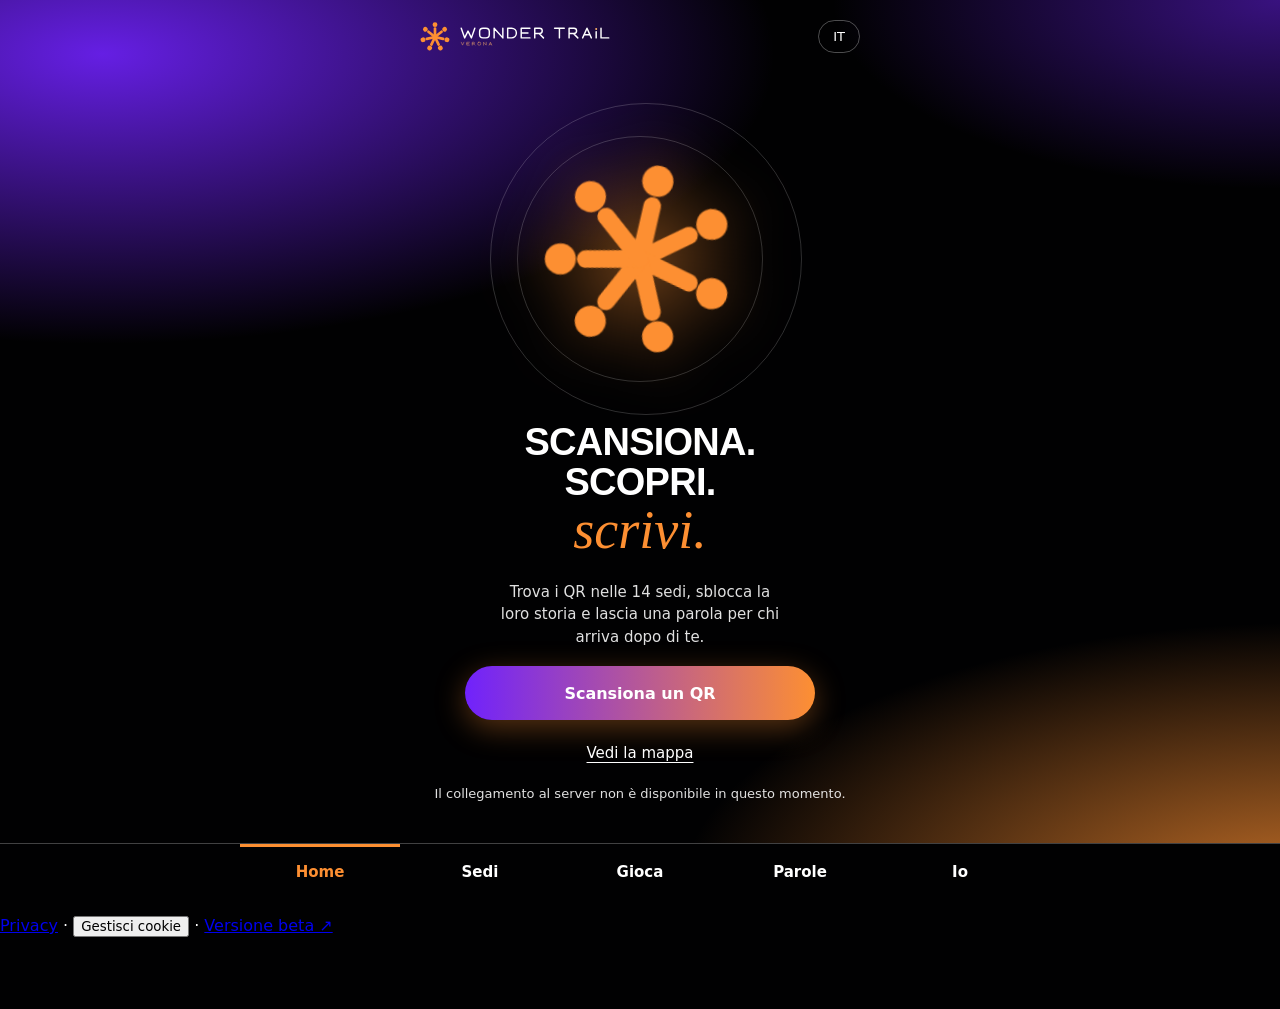
==== index.html @ e0a85fa4 "Add files via upload" ====
<!doctype html>
<html lang="it">
<head>
<meta charset="utf-8">
<meta name="viewport" content="width=device-width, initial-scale=1">
<meta name="theme-color" content="#010102">
<title>Verona Wonder Trail</title>
<link rel="icon" href="logo/favicon.svg" type="image/svg+xml">
<link rel="icon" href="logo/favicon-32.png" sizes="32x32" type="image/png">
<link rel="apple-touch-icon" href="logo/apple-touch-icon.png">
<meta name="description" content="Scansiona i QR nelle sedi dell'Università di Verona, sblocca la loro storia e scrivi agli altri poli.">
<link rel="stylesheet" href="fonts.css">
<link rel="stylesheet" href="vendor/leaflet/leaflet.css">
<link rel="stylesheet" href="style.css">
<link rel="stylesheet" href="consent.css">
</head>
<body data-view="top">
<main class="screen" id="top">

<header class="top">
<span class="brand"><svg class="brand-sym" viewBox="0 0 100 100" aria-hidden="true"><g stroke="#FD8F32" stroke-width="9" stroke-linecap="round"><line x1="50" y1="50" x2="50" y2="22" transform="rotate(0 50 50)"/><circle cx="50" cy="9" r="8" stroke="none" fill="#FD8F32" transform="rotate(0 50 50)"/><line x1="50" y1="50" x2="50" y2="22" transform="rotate(51.42857142857143 50 50)"/><circle cx="50" cy="9" r="8" stroke="none" fill="#FD8F32" transform="rotate(51.42857142857143 50 50)"/><line x1="50" y1="50" x2="50" y2="22" transform="rotate(102.85714285714286 50 50)"/><circle cx="50" cy="9" r="8" stroke="none" fill="#FD8F32" transform="rotate(102.85714285714286 50 50)"/><line x1="50" y1="50" x2="50" y2="22" transform="rotate(154.28571428571428 50 50)"/><circle cx="50" cy="9" r="8" stroke="none" fill="#FD8F32" transform="rotate(154.28571428571428 50 50)"/><line x1="50" y1="50" x2="50" y2="22" transform="rotate(205.71428571428572 50 50)"/><circle cx="50" cy="9" r="8" stroke="none" fill="#FD8F32" transform="rotate(205.71428571428572 50 50)"/><line x1="50" y1="50" x2="50" y2="22" transform="rotate(257.14285714285717 50 50)"/><circle cx="50" cy="9" r="8" stroke="none" fill="#FD8F32" transform="rotate(257.14285714285717 50 50)"/><line x1="50" y1="50" x2="50" y2="22" transform="rotate(308.57142857142856 50 50)"/><circle cx="50" cy="9" r="8" stroke="none" fill="#FD8F32" transform="rotate(308.57142857142856 50 50)"/></g></svg><svg class="brand-txt" role="img" aria-label="Verona Wonder Trail" xmlns="http://www.w3.org/2000/svg" viewBox="-5 -5 620 82"><g transform="translate(0,0)"><g fill="none" stroke="#fff" stroke-width="6" stroke-linecap="round" stroke-linejoin="round"><g transform="translate(0,0)"><path d="M0 0L14 40L28 12L42 40L56 0"/></g><g transform="translate(76,0)"><path d="M14 0H26A14 14 0 0 1 40 14V26A14 14 0 0 1 26 40H14A14 14 0 0 1 0 26V14A14 14 0 0 1 14 0Z"/></g><g transform="translate(136,0)"><path d="M0 40V0L36 40V0"/></g><g transform="translate(192,0)"><path d="M0 0H16A20 20 0 0 1 16 40H0Z"/></g><g transform="translate(248,0)"><path d="M36 0H0V40H36M0 20H28"/></g><g transform="translate(304,0)"><path d="M0 40V0H20A11 11 0 0 1 20 22H0M18 22L36 40"/></g><g transform="translate(386,0)"><path d="M0 0H40M20 0V40"/></g><g transform="translate(446,0)"><path d="M0 40V0H20A11 11 0 0 1 20 22H0M18 22L36 40"/></g><g transform="translate(502,0)"><path d="M0 40L18 0L36 40M8 27H28"/></g><g transform="translate(558,0)"><path d="M0 15V40"/><circle cx="0" cy="3" r="4.2" fill="#FFB36B" stroke="none"/></g><g transform="translate(578,0)"><path d="M0 0V40H32"/></g></g><g transform="translate(0,58) scale(.3)"><g fill="none" stroke="#FFB36B" stroke-width="6" stroke-linecap="round" stroke-linejoin="round"><g transform="translate(0,0)"><path d="M0 0L18 40L36 0"/></g><g transform="translate(76,0)"><path d="M36 0H0V40H36M0 20H28"/></g><g transform="translate(152,0)"><path d="M0 40V0H20A11 11 0 0 1 20 22H0M18 22L36 40"/></g><g transform="translate(228,0)"><path d="M14 0H26A14 14 0 0 1 40 14V26A14 14 0 0 1 26 40H14A14 14 0 0 1 0 26V14A14 14 0 0 1 14 0Z"/></g><g transform="translate(308,0)"><path d="M0 40V0L36 40V0"/></g><g transform="translate(384,0)"><path d="M0 40L18 0L36 40M8 27H28"/></g></g></g></g></svg></span>
<span class="lang" id="who">IT</span>
</header>

<section class="hero">

<div class="stage" aria-hidden="true" id="stage">
<div class="halo h1"></div>
<div class="halo h2"></div>
<div class="aura" id="aura"><svg class="aura-sym" viewBox="0 0 100 100" aria-hidden="true"><g stroke="#FD8F32" stroke-width="9" stroke-linecap="round"><line x1="50" y1="50" x2="50" y2="22" transform="rotate(0 50 50)"/><circle cx="50" cy="9" r="8" stroke="none" fill="#FD8F32" transform="rotate(0 50 50)"/><line x1="50" y1="50" x2="50" y2="22" transform="rotate(51.42857142857143 50 50)"/><circle cx="50" cy="9" r="8" stroke="none" fill="#FD8F32" transform="rotate(51.42857142857143 50 50)"/><line x1="50" y1="50" x2="50" y2="22" transform="rotate(102.85714285714286 50 50)"/><circle cx="50" cy="9" r="8" stroke="none" fill="#FD8F32" transform="rotate(102.85714285714286 50 50)"/><line x1="50" y1="50" x2="50" y2="22" transform="rotate(154.28571428571428 50 50)"/><circle cx="50" cy="9" r="8" stroke="none" fill="#FD8F32" transform="rotate(154.28571428571428 50 50)"/><line x1="50" y1="50" x2="50" y2="22" transform="rotate(205.71428571428572 50 50)"/><circle cx="50" cy="9" r="8" stroke="none" fill="#FD8F32" transform="rotate(205.71428571428572 50 50)"/><line x1="50" y1="50" x2="50" y2="22" transform="rotate(257.14285714285717 50 50)"/><circle cx="50" cy="9" r="8" stroke="none" fill="#FD8F32" transform="rotate(257.14285714285717 50 50)"/><line x1="50" y1="50" x2="50" y2="22" transform="rotate(308.57142857142856 50 50)"/><circle cx="50" cy="9" r="8" stroke="none" fill="#FD8F32" transform="rotate(308.57142857142856 50 50)"/></g></svg></div>
</div>

<h1 class="title">
<span class="letters" aria-label="Scansiona."><span aria-hidden="true" style="--i:0">S</span><span aria-hidden="true" style="--i:1">C</span><span aria-hidden="true" style="--i:2">A</span><span aria-hidden="true" style="--i:3">N</span><span aria-hidden="true" style="--i:4">S</span><span aria-hidden="true" style="--i:5">I</span><span aria-hidden="true" style="--i:6">O</span><span aria-hidden="true" style="--i:7">N</span><span aria-hidden="true" style="--i:8">A</span><span aria-hidden="true" style="--i:9">.</span></span>
<span class="letters" aria-label="Scopri."><span aria-hidden="true" style="--i:10">S</span><span aria-hidden="true" style="--i:11">C</span><span aria-hidden="true" style="--i:12">O</span><span aria-hidden="true" style="--i:13">P</span><span aria-hidden="true" style="--i:14">R</span><span aria-hidden="true" style="--i:15">I</span><span aria-hidden="true" style="--i:16">.</span></span>
<span class="script"><span>scrivi.</span></span>
</h1>

<p class="lead">Trova i QR nelle 14 sedi, sblocca la loro storia e lascia una parola per chi arriva dopo di te.</p>
<button class="cta" id="cta" type="button">Scansiona un QR</button>
<a class="ghost" href="#mappa">Vedi la mappa</a>
<p class="note" id="note" role="status"></p>
<form class="nick" id="nick-form" hidden>
<label class="sr" for="nick">Nickname</label>
<input id="nick" name="nick" type="text" minlength="2" maxlength="20" required autocomplete="off" placeholder="Scegli un nickname">
<button type="submit">Conferma</button>
</form>
<p class="progress" id="progress"></p>

</section>

</main>

<section class="mapsec" id="mappa" aria-labelledby="mappa-t">
<h2 id="mappa-t">Le sedi</h2>
<p class="mapsub">Tocca un punto. Quelli gialli li hai sbloccati.</p>
<div id="map" class="map" role="region" aria-label="Mappa delle sedi"></div>
<div id="sede-panel" class="panel" hidden tabindex="-1">
<h3 id="sp-nome"></h3>
<p class="sp-state" id="sp-state"></p>
<div id="sp-body"></div>
</div>
<div class="tabs" id="tabs" role="tablist" aria-label="Categoria" hidden>
<button type="button" role="tab" id="tab-flora" aria-selected="true">Flora</button>
<button type="button" role="tab" id="tab-fauna" aria-selected="false">Fauna</button>
</div>
<ul class="sedi-list" id="sedi-list"></ul>
</section>

<section class="gioca" id="gioca" aria-labelledby="gioca-t">
<h2 id="gioca-t">Gioca</h2>
<p class="mapsub">Un quiz al giorno e una sfida con la raccolta differenziata.</p>
<div id="gioca-view"></div>
</section>

<section class="parole" id="parole" aria-labelledby="parole-t">
<h2 id="parole-t">Parole</h2>
<p class="mapsub">Lascia una nota agli altri poli e ricevine una in cambio.</p>
<div id="parole-view"></div>
</section>

<section class="io" id="io" aria-labelledby="io-t">
<h2 id="io-t">Io</h2>
<p class="mapsub">Il tuo percorso: sedi, note e cuori.</p>
<div id="io-view"></div>
</section>

<p class="legal"><a href="privacy.html">Privacy</a> · <button type="button" id="open-consent">Gestisci cookie</button> · <a href="https://verona-wild-wonder-trail.lovable.app/" target="_blank" rel="noopener">Versione beta ↗</a></p>
<nav class="dock" aria-label="Sezioni del sito">
<a href="#top">Home</a>
<a href="#mappa">Sedi</a>
<a href="#gioca">Gioca</a>
<a href="#parole">Parole</a>
<a href="#io">Io</a>
</nav>

<script>
(function () {
  var IDS = ['top', 'mappa', 'gioca', 'parole', 'io'];
  var links = document.querySelectorAll('.dock a');
  function show(id) {
    if (IDS.indexOf(id) < 0) id = 'top';
    document.body.setAttribute('data-view', id);
    for (var i = 0; i < links.length; i++) {
      if (links[i].getAttribute('href') === '#' + id) links[i].setAttribute('aria-current', 'page');
      else links[i].removeAttribute('aria-current');
    }
    window.scrollTo(0, 0);
    document.dispatchEvent(new CustomEvent('wt:view', { detail: id }));
    if (id === 'mappa') setTimeout(function () { window.dispatchEvent(new Event('resize')); }, 60);
  }
  window.WT_VIEW = show;
  document.addEventListener('click', function (e) {
    var a = e.target.closest ? e.target.closest('a[href^="#"]') : null;
    if (!a) return;
    var id = a.getAttribute('href').slice(1);
    if (IDS.indexOf(id) < 0) return;
    e.preventDefault();
    show(id);
    try { history.replaceState(null, '', '#' + id); } catch (err) {}
  });
  window.addEventListener('hashchange', function () { show(location.hash.slice(1)); });
  show(location.hash.slice(1));
})();
</script>
<script src="vendor/leaflet/leaflet.js"></script>
<div class="scan" id="scan" hidden role="dialog" aria-modal="true" aria-label="Scansiona il QR di una sede">
<video id="scan-video" playsinline muted></video>
<div class="scan-frame" aria-hidden="true"></div>
<p class="scan-msg" id="scan-msg" role="status">Inquadra il QR della sede</p>
<button type="button" class="scan-close" id="scan-close">Annulla</button>
</div>
<canvas id="scan-canvas" hidden></canvas>

<script src="vendor/jsQR.js"></script>
<script src="vendor/supabase.js"></script>
<script src="config.js"></script>
<script src="consent.js"></script>
<script src="sblocco.js" defer></script>
<script src="app.js" defer></script>
<script src="rifiuti.js" defer></script>
<script src="gioca.js" defer></script>
<script src="carte.js" defer></script>
<script src="parole.js" defer></script>
<script src="io.js" defer></script>
<script>
(function(){
var a=document.getElementById('aura'),st=document.getElementById('stage');
if(!a)return;
var calm=window.matchMedia&&matchMedia('(prefers-reduced-motion:reduce)').matches;
var sp=document.createElement('div');sp.className='spot';document.body.appendChild(sp);
var pu=0,tx=0,ty=0,x=0,y=0,spin=0,sv=0,mx=innerWidth/2,my=innerHeight/3,sx=mx,sy=my,on=0;
function set(cx,cy){if(on){sv=Math.min(sv+Math.hypot(cx-mx,cy-my)*.05,12)}mx=cx;my=cy;on=1;tx=Math.max(-1,Math.min(1,(cx/innerWidth-.5)*2));ty=Math.max(-1,Math.min(1,(cy/innerHeight-.5)*2))}
addEventListener('pointermove',function(e){set(e.clientX,e.clientY)},{passive:true});
addEventListener('pointerdown',function(e){set(e.clientX,e.clientY)},{passive:true});
addEventListener('touchmove',function(e){var t=e.touches[0];if(t)set(t.clientX,t.clientY)},{passive:true});
addEventListener('touchstart',function(e){var t=e.touches[0];if(t)set(t.clientX,t.clientY)},{passive:true});
addEventListener('deviceorientation',function(e){if(e.gamma==null)return;tx=Math.max(-1,Math.min(1,e.gamma/30));ty=Math.max(-1,Math.min(1,((e.beta||45)-45)/30));mx=innerWidth*(.5+tx*.4);my=innerHeight*(.33+ty*.3);on=1},{passive:true});
st.addEventListener('pointerdown',function(){sv+=14});
(function f(){x+=(tx-x)*.1;y+=(ty-y)*.1;sx+=(mx-sx)*.18;sy+=(my-sy)*.18;sv*=.95;spin+=(calm?.15:.35)+sv;pu+=.03;
a.style.transform='translate('+(x*22)+'px,'+(y*22)+'px) rotate('+(spin+x*14)+'deg) scale('+(1+Math.sin(pu)*.05)+')';
sp.style.transform='translate('+(sx-170)+'px,'+(sy-170)+'px)';sp.style.opacity=on?1:0;
var r=document.documentElement.style;r.setProperty('--px',(x*18)+'%');r.setProperty('--py',(y*14)+'%');
requestAnimationFrame(f)})();
})();
</script>
<script>document.getElementById("open-consent").addEventListener("click",function(){window.WT_CONSENT.open();});</script>
</body>
</html>
---- style.css ----
:root{
  --midnight:#010102;
  --ocean:#7022FC;
  --acid:#FD8F32;
  --soft:#FFB36B;
  --lav:#C9A8FF;
  --px:0%;--py:0%;
  --mesh:radial-gradient(75% 46% at calc(8% + var(--px)) calc(6% + var(--py)),rgba(112,34,252,.9),transparent 70%),radial-gradient(70% 44% at calc(102% - var(--px)) calc(100% - var(--py)),rgba(253,143,50,.78),transparent 70%),radial-gradient(50% 30% at 100% 0%,rgba(112,34,252,.5),transparent 70%);
  --white:#ffffff;
  --ease:cubic-bezier(.2,.8,.2,1);
}
*{box-sizing:border-box}
html,body{margin:0;min-height:100%}
body{
  background:var(--mesh),var(--midnight);
  background-attachment:fixed;
  color:var(--white);
  font-family:'Outfit',system-ui,sans-serif;
  -webkit-font-smoothing:antialiased;
}
button{font-family:inherit}

.screen{
  min-height:100svh;
  max-width:480px;
  margin:0 auto;
  padding:20px;
  display:flex;
  flex-direction:column;
  overflow:hidden;
}
.top{display:flex;align-items:center;justify-content:space-between}
.brand{font-size:13px;font-weight:600;letter-spacing:.14em;text-transform:uppercase}
.lang{border:1px solid rgba(255,255,255,.3);border-radius:999px;padding:8px 14px;font-size:13px;font-weight:500}

.hero{
  flex:1;
  display:flex;
  flex-direction:column;
  align-items:center;
  justify-content:center;
  gap:18px;
  padding-block:16px;
}

/* orbite */
.stage{
  --s:min(350px,92vw);
  position:relative;
  width:var(--s);
  height:var(--s);
  display:grid;
  place-items:center;
}
.ring{
  position:absolute;
  border-radius:50%;
  border:1px solid rgba(255,255,255,.2);
  animation:grow 1s var(--ease) both;
}
.r1{width:calc(var(--s)*.97);height:calc(var(--s)*.97);animation-delay:.2s}
.r2{width:calc(var(--s)*.71);height:calc(var(--s)*.71);animation-delay:.4s}
.r3{width:calc(var(--s)*.49);height:calc(var(--s)*.49);animation-delay:.6s}
.orbit{
  position:absolute;
  border-radius:50%;
  width:var(--d);
  height:var(--d);
}
.o1{--d:calc(var(--s)*.97);animation:spin 26s linear .2s infinite both}
.o2{--d:calc(var(--s)*.71);animation:spinBack 18s linear .4s infinite both}
.o3{--d:calc(var(--s)*.49);animation:spin 11s linear .6s infinite both}
.dot{
  position:absolute;
  left:50%;
  top:50%;
  width:14px;
  height:14px;
  margin:-7px 0 0 -7px;
  border-radius:50%;
  border:2px solid var(--white);
  background:var(--midnight);
  transform:rotate(var(--a)) translateY(calc(var(--d)/-2));
}
.dot.on{background:var(--acid);border-color:var(--acid)}

.core{
  position:relative;
  width:calc(var(--s)*.27);
  height:calc(var(--s)*.27);
  border-radius:50%;
  background:var(--ocean);
  display:grid;
  place-items:center;
  animation:grow .9s var(--ease) .1s both;
}
.core svg{width:46%;height:46%}
.pulse{
  position:absolute;
  width:calc(var(--s)*.27);
  height:calc(var(--s)*.27);
  border-radius:50%;
  border:2px solid var(--ocean);
  animation:ping 2.8s ease-out 1.2s infinite both;
}

/* titolo */
.title{margin:-4px 0 0;display:flex;flex-direction:column;align-items:center;font-weight:400}
.letters{display:flex;overflow:hidden}
.letters span{
  display:inline-block;
  font-family:'Unbounded',sans-serif;
  font-size:clamp(34px,11.5vw,50px);font-weight:700;letter-spacing:-.02em;
  line-height:1.05;
  text-transform:uppercase;
  animation:rise .8s var(--ease) calc(.5s + var(--i)*.07s) both;
}
.script{display:block;overflow:hidden;padding-bottom:6px}
.script span{
  display:block;
  font-family:'Newsreader',Georgia,serif;
  font-style:italic;
  font-weight:500;
  font-size:clamp(40px,13vw,54px);
  line-height:1.1;
  color:var(--acid);
  animation:rise .9s var(--ease) 1.1s both;
}

.lead{
  margin:0;
  max-width:280px;
  text-align:center;
  font-size:15px;
  line-height:1.5;
  color:rgba(255,255,255,.88);
  animation:fadeUp .7s ease-out 1.5s both;
}
.cta{
  width:min(350px,100%);
  height:54px;
  border:0;
  border-radius:999px;
  background:var(--acid);
  color:var(--midnight);
  font-size:16px;
  font-weight:600;
  cursor:pointer;
  animation:fadeUp .7s ease-out 1.7s both;
  transition:transform .15s ease;
}
.cta:active{transform:scale(.98)}
.cta:focus-visible{outline:3px solid var(--white);outline-offset:3px}
.note{
  margin:0;
  min-height:20px;
  font-size:13px;
  color:rgba(255,255,255,.88);
  text-align:center;
}

.sr{position:absolute;width:1px;height:1px;overflow:hidden;clip:rect(0 0 0 0);white-space:nowrap}
.nick{display:flex;gap:8px;width:min(350px,100%)}
.nick[hidden]{display:none}
.nick input{
  flex:1;
  min-width:0;
  height:48px;
  padding:0 16px;
  border:1px solid rgba(255,255,255,.4);
  border-radius:999px;
  background:transparent;
  color:var(--white);
  font:inherit;
  font-size:16px;
}
.nick input::placeholder{color:rgba(255,255,255,.7)}
.nick input:focus-visible{outline:3px solid var(--acid);outline-offset:2px}
.nick button{
  height:48px;
  padding:0 18px;
  border:0;
  border-radius:999px;
  background:var(--ocean);
  color:var(--white);
  font-size:15px;
  font-weight:600;
  cursor:pointer;
}
.nick button:focus-visible{outline:3px solid var(--white);outline-offset:2px}
.progress{margin:0;font-size:14px;font-weight:600;color:var(--acid);text-align:center}

@keyframes rise{from{transform:translateY(115%)}to{transform:translateY(0)}}
@keyframes fadeUp{from{opacity:0;transform:translateY(14px)}to{opacity:1;transform:none}}
@keyframes grow{from{transform:scale(0);opacity:0}to{transform:scale(1);opacity:1}}
@keyframes spin{from{transform:rotate(0deg)}to{transform:rotate(360deg)}}
@keyframes spinBack{from{transform:rotate(360deg)}to{transform:rotate(0deg)}}
@keyframes ping{0%{transform:scale(.6);opacity:.9}100%{transform:scale(2.4);opacity:0}}


/* link secondario */
.ghost{
  color:var(--white);
  font-size:15px;
  font-weight:500;
  text-decoration:underline;
  text-underline-offset:4px;
  padding:6px 10px;
  animation:fadeUp .7s ease-out 1.9s both;
}
.ghost:focus-visible{outline:3px solid var(--acid);outline-offset:2px;border-radius:6px}
@media (prefers-reduced-motion:no-preference){html{scroll-behavior:smooth}}

/* mappa */
.mapsec{max-width:480px;margin:0 auto;padding:28px 20px 48px}
.mapsec h2{
  margin:0;
  font-family:'Unbounded',sans-serif;
  font-weight:700;
  font-size:28px;
  line-height:1.15;
  text-transform:uppercase;
}
.mapsub{margin:6px 0 16px;font-size:15px;color:rgba(255,255,255,.88)}
.map{
  height:min(62svh,420px);
  min-height:300px;
  border-radius:20px;
  overflow:hidden;
  background:#14052e;
  border:1px solid rgba(255,255,255,.2);
}
.map .leaflet-control-attribution{font-size:10px}
/* scurisce solo le tessere della mappa, non i punti */
.map .leaflet-tile-pane{filter:invert(1) hue-rotate(200deg) saturate(.7) brightness(.85) contrast(.95)}
.pinbox{display:grid;place-items:center}
.pin{
  width:20px;
  height:20px;
  border-radius:50%;
  border:3px solid var(--white);
  background:var(--midnight);
  transition:transform .2s var(--ease);
}
.pin.on{background:var(--acid);border-color:var(--acid)}
.pin.sel{transform:scale(1.35);box-shadow:0 0 0 4px rgba(253,143,50,.35)}
.leaflet-marker-icon:focus-visible .pin{outline:3px solid var(--white);outline-offset:3px}

.panel{
  margin-top:16px;
  padding:20px;
  border-radius:20px;
  background:var(--ocean);
  scroll-margin-top:16px;
}
.panel[hidden]{display:none}
.panel:focus{outline:none}
.panel h3{margin:0;font-size:22px;font-weight:600;line-height:1.2}
.sp-state{margin:8px 0 0;font-size:14px;font-weight:600}
.panel h4{margin:16px 0 4px;font-size:13px;letter-spacing:.12em;text-transform:uppercase}
.panel p.txt{margin:0;font-size:16px;line-height:1.55}
.panel.locked{background:transparent;border:1px dashed rgba(255,255,255,.5)}

.tabs{
  margin-top:16px;
  display:grid;
  grid-template-columns:1fr 1fr;
  gap:4px;
  padding:4px;
  border-radius:999px;
  background:rgba(255,255,255,.1);
}
.tabs[hidden]{display:none}
.tabs button{
  min-height:44px;
  border:0;
  border-radius:999px;
  background:transparent;
  color:var(--white);
  font-size:15px;
  font-weight:600;
  cursor:pointer;
}
.tabs button[aria-selected="true"]{background:var(--acid);color:var(--midnight)}
.tabs button:focus-visible{outline:3px solid var(--white);outline-offset:2px}
.sedi-list{list-style:none;margin:16px 0 0;padding:0;display:grid;grid-template-columns:1fr 1fr;gap:12px}
.card{
  width:100%;
  display:flex;
  flex-direction:column;
  padding:0;
  border:1px dashed rgba(255,255,255,.4);
  border-radius:18px;
  overflow:hidden;
  background:transparent;
  color:var(--white);
  text-align:left;
  cursor:pointer;
}
.card.on{border:1px solid var(--acid)}
.card:focus-visible{outline:3px solid var(--acid);outline-offset:2px}
.card[aria-current="true"]{box-shadow:0 0 0 2px var(--acid)}
.card .ph{
  position:relative;
  display:block;
  aspect-ratio:1/1;
  background:var(--ocean);
  overflow:hidden;
}
.card .ph img{
  width:100%;
  height:100%;
  object-fit:cover;
  display:block;
}
.card:not(.on) .ph img{filter:brightness(.18) blur(8px);transform:scale(1.15)}
.card .lock{position:absolute;inset:0;display:grid;place-items:center;color:var(--white)}
.card .lock svg{width:26px;height:26px}
.card .txt2{display:flex;flex-direction:column;gap:2px;padding:12px 12px 14px}
.card .sp{font-size:16px;font-weight:600;line-height:1.25}
.card .sd{font-size:13px;color:rgba(255,255,255,.85);line-height:1.3}
.card.on .sp{color:var(--acid)}
.panel .pimg{
  display:block;
  width:100%;
  max-height:340px;
  object-fit:cover;
  border-radius:14px;
  margin-top:14px;
}

/* scanner QR */
.scan{
  position:fixed;
  inset:0;
  z-index:1000;
  background:#000;
  overflow:hidden;
}
.scan[hidden]{display:none}
.scan video{position:absolute;inset:0;width:100%;height:100%;object-fit:cover}
.scan-frame{
  position:absolute;
  left:50%;
  top:45%;
  width:min(70vw,280px);
  aspect-ratio:1/1;
  transform:translate(-50%,-50%);
  border:3px solid var(--acid);
  border-radius:24px;
  box-shadow:0 0 0 100vmax rgba(1,1,2,.7);
}
.scan-msg{
  position:absolute;
  left:20px;
  right:20px;
  bottom:112px;
  margin:0;
  text-align:center;
  font-size:16px;
  font-weight:600;
  color:var(--white);
}
.scan-close{
  position:absolute;
  left:50%;
  bottom:40px;
  transform:translateX(-50%);
  min-width:180px;
  height:54px;
  border:0;
  border-radius:999px;
  background:var(--acid);
  color:var(--midnight);
  font-size:16px;
  font-weight:600;
  cursor:pointer;
}
.scan-close:focus-visible{outline:3px solid var(--white);outline-offset:3px}

/* barra di navigazione */
body{padding-bottom:calc(56px + env(safe-area-inset-bottom))}
.map{position:relative;z-index:0}
.dock{
  position:fixed;
  left:0;
  right:0;
  bottom:0;
  z-index:500;
  display:flex;
  justify-content:center;
  background:var(--midnight);
  border-top:1px solid rgba(255,255,255,.25);
  padding-bottom:env(safe-area-inset-bottom);
}
.dock a{
  flex:1;
  max-width:160px;
  min-height:56px;
  display:grid;
  place-items:center;
  color:var(--white);
  font-size:15px;
  font-weight:600;
  text-decoration:none;
}
.dock a:focus-visible{outline:3px solid var(--acid);outline-offset:-3px}

/* una sola schermata alla volta */
body:not([data-view="top"]) .screen,
body:not([data-view="mappa"]) .mapsec,
body:not([data-view="gioca"]) .gioca,
body:not([data-view="parole"]) .parole,
body:not([data-view="io"]) .io{display:none}
.dock a[aria-current="page"]{color:var(--acid);box-shadow:inset 0 3px 0 var(--acid)}

/* sezione Gioca */
.gioca,.parole,.io{max-width:480px;margin:0 auto;padding:12px 20px 48px;scroll-margin-top:8px}
.gioca h2,.parole h2,.io h2{
  margin:0;
  font-family:'Unbounded',sans-serif;
  font-weight:700;
  font-size:28px;
  line-height:1.15;
  text-transform:uppercase;
}
.gcard{
  margin-top:16px;
  padding:20px;
  border:1px solid rgba(255,255,255,.25);
  border-radius:20px;
}
.gcard h3{margin:0 0 8px;font-size:22px;font-weight:600;line-height:1.25}
.gcard h3:focus{outline:none}
.gcard>p{margin:0 0 14px;font-size:15px;line-height:1.5;color:rgba(255,255,255,.88)}
.gcard .sub{color:rgba(255,255,255,.88)}
.gcard .sec{margin:18px 0 8px;font-size:13px;letter-spacing:.12em;text-transform:uppercase}
.gbtn{
  min-height:52px;
  padding:0 24px;
  border:0;
  border-radius:999px;
  background:var(--acid);
  color:var(--midnight);
  font-size:16px;
  font-weight:600;
  cursor:pointer;
}
.gbtn:focus-visible{outline:3px solid var(--white);outline-offset:3px}
.gbtn:disabled{opacity:.6;cursor:default}
.streak{margin:0 0 12px;font-size:16px;font-weight:600;color:var(--acid)}
.gcard>p.streak{color:var(--acid);margin:0 0 12px}

.cal{list-style:none;margin:0 0 16px;padding:0;display:grid;grid-template-columns:repeat(7,1fr);gap:8px 4px}
.cal li{display:flex;flex-direction:column;align-items:center;gap:4px}
.cal .wd{font-size:11px;color:rgba(255,255,255,.8)}
.cal .dd{
  width:34px;
  height:34px;
  border-radius:50%;
  display:grid;
  place-items:center;
  font-size:13px;
  border:1px solid rgba(255,255,255,.35);
}
.cal .dd.done{background:var(--acid);border-color:var(--acid);color:var(--midnight);font-weight:700}
.cal li.today .dd{box-shadow:0 0 0 2px var(--white)}

.qtop{display:flex;align-items:center;justify-content:space-between;margin:-6px 0 10px}
.back{
  min-height:44px;
  padding:0 4px;
  border:0;
  background:none;
  color:var(--white);
  font-size:15px;
  font-weight:500;
  text-decoration:underline;
  text-underline-offset:4px;
  cursor:pointer;
}
.back:focus-visible{outline:3px solid var(--acid);outline-offset:2px;border-radius:6px}
.qprog{font-size:14px;font-weight:600}
.chip{
  display:inline-block;
  padding:5px 12px;
  border:1px solid var(--acid);
  border-radius:999px;
  color:var(--acid);
  font-size:12px;
  font-weight:600;
  letter-spacing:.04em;
}
.qtext{margin:12px 0 16px !important;font-size:20px !important}
.qopts,.bins{list-style:none;margin:0;padding:0;display:grid;gap:10px}
.qopt{
  width:100%;
  min-height:56px;
  display:flex;
  align-items:flex-start;
  gap:12px;
  padding:14px 16px;
  border:1px solid rgba(255,255,255,.4);
  border-radius:16px;
  background:transparent;
  color:var(--white);
  font-size:16px;
  line-height:1.35;
  text-align:left;
  cursor:pointer;
}
.qopt .let{
  flex:none;
  width:26px;
  height:26px;
  display:grid;
  place-items:center;
  border:1px solid rgba(255,255,255,.55);
  border-radius:50%;
  font-size:13px;
  font-weight:600;
}
.qopt .mk,.bin .mk{margin-left:auto;font-weight:700;white-space:nowrap;font-size:14px}
.qopt:disabled,.bin:disabled{cursor:default;color:var(--white)}
.qopt.ok,.bin.ok{border-color:var(--acid);background:rgba(253,143,50,.14)}
.qopt.ok .let{background:var(--acid);border-color:var(--acid);color:var(--midnight)}
.qopt.ko,.bin.ko{border-color:#FFB36B;background:rgba(255,179,107,.14)}
.qopt:focus-visible,.bin:focus-visible{outline:3px solid var(--acid);outline-offset:2px}
.fb{
  margin-top:16px;
  padding:16px;
  border:1px solid var(--acid);
  border-radius:16px;
  background:rgba(255,255,255,.07);
}
.fb[hidden]{display:none}
.fb strong{display:block;margin-bottom:6px;font-size:17px}
.fb p{margin:0 0 14px;font-size:15px;line-height:1.5}
.score{margin:6px 0;font-family:'Unbounded',sans-serif;font-weight:700;font-size:44px;line-height:1.1;color:var(--acid)}
.review{list-style:none;margin:0 0 18px;padding:0;display:grid;gap:12px}
.review li{display:flex;flex-direction:column;gap:2px;font-size:14px;line-height:1.45;color:rgba(255,255,255,.88)}
.review strong{font-size:15px;color:var(--white)}

.item{
  margin:4px 0 16px;
  padding:22px 16px;
  border-radius:20px;
  background:rgba(255,255,255,.08);
  text-align:center;
  font-size:24px;
  font-weight:600;
  line-height:1.25;
}
.bins{grid-template-columns:1fr 1fr}
.bin{
  width:100%;
  min-height:68px;
  height:100%;
  display:flex;
  flex-direction:column;
  align-items:flex-start;
  gap:2px;
  padding:12px;
  border:1px solid rgba(255,255,255,.4);
  border-radius:16px;
  background:transparent;
  color:var(--white);
  font-size:15px;
  font-weight:600;
  text-align:left;
  cursor:pointer;
}
.bin .bn{display:flex;align-items:center;line-height:1.25}
.bin .bd{flex:none;width:10px;height:10px;margin-right:8px;border-radius:50%;background:var(--c)}
.bin small{font-size:12px;font-weight:400;color:rgba(255,255,255,.82)}
.bin .mk{margin-left:0}
.src{margin:16px 0 0;font-size:12px;line-height:1.5;color:rgba(255,255,255,.8)}
.src a{color:var(--white)}

/* Gioco dei rifiuti: nastro a tempo */
.nb-hud{display:flex;justify-content:space-between;align-items:flex-end;gap:10px;margin-bottom:8px;font-variant-numeric:tabular-nums}
.nb-hud small{display:block;font-size:12px;letter-spacing:.08em;text-transform:uppercase;color:rgba(255,255,255,.85)}
.nb-r{text-align:right}
.nb-big{font-family:'Unbounded',sans-serif;font-size:24px;line-height:1.1;color:var(--acid);font-weight:700}
.nb-combo{padding:3px 12px;border-radius:999px;background:var(--acid);color:var(--midnight);font-size:14px;font-weight:700;transition:transform .15s}
.nb-combo.pop{transform:scale(1.25)}
.nb-time{height:6px;margin-bottom:12px;border-radius:9px;background:rgba(255,255,255,.22);overflow:hidden}
.nb-time i{display:block;height:100%;width:100%;background:var(--acid)}
.nb-belt{position:relative;height:104px;border-radius:14px;overflow:hidden;border:1px solid rgba(255,255,255,.3);background:repeating-linear-gradient(90deg,rgba(1,1,2,.55) 0 22px,rgba(1,1,2,.8) 22px 44px)}
.nb-belt::after{content:"";position:absolute;top:0;right:0;bottom:0;width:6px;background:#FFB36B}
.nb-chip{position:absolute;top:18px;left:0;width:max-content;max-width:170px;white-space:normal;padding:10px 14px;border-radius:12px;background:var(--white);color:var(--midnight);font-size:15px;font-weight:600;line-height:1.2;box-shadow:0 6px 14px rgba(0,0,0,.35);will-change:transform}
.nb-chip.front{outline:3px solid var(--acid)}
.nb-now{min-height:26px;margin:10px 0 0;font-size:17px;font-weight:600}
.nb-fb{min-height:66px;margin:4px 0 8px;font-size:14px;line-height:1.45;color:rgba(255,255,255,.9)}
.nb-fb.ok{color:var(--acid)}
.nb-fb.ko{color:#FFC48A}
.nb-bins{display:grid;grid-template-columns:repeat(3,1fr);gap:8px}
.nb-bin{min-height:84px;display:flex;flex-direction:column;align-items:center;justify-content:flex-start;gap:6px;padding:10px 4px 8px;border:1px solid rgba(255,255,255,.35);border-radius:14px;background:rgba(255,255,255,.06);color:var(--white);font-size:12px;font-weight:600;line-height:1.2;text-align:center;cursor:pointer;transition:transform .15s}
.nb-bin:active{transform:scale(.96)}
.nb-bin:focus-visible{outline:3px solid var(--acid);outline-offset:2px}
.nb-body{position:relative;flex:none;width:34px;height:36px;margin-top:6px;background:var(--c);clip-path:polygon(0 0,100% 0,90% 100%,10% 100%);border-radius:3px 3px 8px 8px}
.nb-lid{position:absolute;top:0;left:0;right:0;height:5px;background:rgba(0,0,0,.18)}
.nb-bin.good{border-color:var(--acid);background:rgba(253,143,50,.2);transform:scale(1.05)}
.nb-bin.hint{border-color:var(--acid);box-shadow:0 0 0 2px var(--acid)}
.nb-bin.bad{border-color:#FFB36B;background:rgba(255,179,107,.2);animation:nbshake .35s}
.nb-legend{list-style:none;margin:0 0 16px;padding:0;display:grid;gap:8px;font-size:14px;line-height:1.4}
.nb-legend li{display:flex;gap:10px;align-items:flex-start}
.nb-dot{flex:none;width:12px;height:12px;margin-top:4px;border-radius:50%}
@keyframes nbshake{20%,60%{transform:translateX(-5px)}40%,80%{transform:translateX(5px)}}

/* sezione Parole */
.pa-label{display:block;margin:0 0 6px;font-size:14px;font-weight:600}
.pa-select,.pa-text{width:100%;border:1px solid rgba(255,255,255,.45);border-radius:14px;background:rgba(255,255,255,.08);color:var(--white);font:inherit;font-size:16px}
.pa-select{min-height:48px;padding:0 12px;margin-bottom:14px}
.pa-select option{color:#000}
.pa-text{min-height:150px;padding:14px;resize:vertical;line-height:1.45}
.pa-text::placeholder{color:rgba(255,255,255,.7)}
.pa-select:focus-visible,.pa-text:focus-visible{outline:3px solid var(--acid);outline-offset:2px}
.pa-row{display:flex;justify-content:space-between;align-items:center;gap:12px;margin:10px 0 14px;font-size:14px}
.pa-check{display:flex;align-items:center;gap:10px;min-height:44px;cursor:pointer}
.pa-check input{width:22px;height:22px;accent-color:var(--acid)}
.pa-count{font-variant-numeric:tabular-nums;color:rgba(255,255,255,.85)}
.pa-hint{margin:0 0 14px;font-size:13px;line-height:1.5;color:rgba(255,255,255,.85)}
.pa-err{min-height:20px;margin:10px 0 0;font-size:14px;color:#FFC48A}
.pa-list{list-style:none;margin:0;padding:0;display:grid;gap:12px}
.pa-note{padding:16px;border:1px solid rgba(255,255,255,.25);border-radius:18px;background:rgba(255,255,255,.06)}
.pa-note.new{border-color:var(--acid);background:rgba(253,143,50,.1)}
.pa-note.off{opacity:.65}
.pa-quote{margin:0 0 10px;font-family:'Newsreader',Georgia,serif;font-style:italic;font-size:22px;line-height:1.35;overflow-wrap:anywhere}
.pa-meta{margin:0;font-size:13px;line-height:1.4;color:rgba(255,255,255,.85)}
.pa-foot{display:flex;align-items:center;justify-content:space-between;gap:10px;margin-top:10px}
.pa-heart{min-width:64px;min-height:44px;display:inline-flex;align-items:center;gap:8px;padding:0 14px;border:1px solid rgba(255,255,255,.45);border-radius:999px;background:transparent;color:var(--white);font:inherit;font-size:15px;font-weight:600;cursor:pointer;font-variant-numeric:tabular-nums}
.pa-heart svg{width:22px;height:22px;fill:none;stroke:currentColor;stroke-width:2;stroke-linejoin:round;transition:transform .15s}
.pa-heart[aria-pressed="true"]{background:var(--acid);border-color:var(--acid);color:var(--midnight)}
.pa-heart[aria-pressed="true"] svg{fill:currentColor}
.pa-heart.pop svg{transform:scale(1.35)}
.pa-heart:focus-visible,.pa-link:focus-visible{outline:3px solid var(--acid);outline-offset:2px}
.pa-heart:disabled{cursor:default}
.pa-count-only{display:inline-flex;align-items:center;gap:6px;font-weight:600;font-variant-numeric:tabular-nums}
.pa-count-only svg{width:20px;height:20px;fill:var(--acid);stroke:var(--acid);stroke-width:2;stroke-linejoin:round}
.pa-link{min-height:44px;padding:0 4px;border:0;background:none;color:rgba(255,255,255,.85);font:inherit;font-size:13px;text-decoration:underline;text-underline-offset:3px;cursor:pointer}
.pa-confirm{display:flex;align-items:center;gap:6px;font-size:13px}
.parole .gcard>.sec{margin:0 0 12px}

/* sezione Io */
.io-kicker{margin:0 0 4px !important;font-size:13px !important;letter-spacing:.12em;text-transform:uppercase}
.io-nick{margin:0 0 14px !important;font-size:28px !important;overflow-wrap:anywhere}
.io-ghost{background:transparent;color:var(--white);border:1px solid rgba(255,255,255,.55)}
.io-row{display:flex;gap:10px;flex-wrap:wrap}
.io-stats{display:grid;grid-template-columns:1fr 1fr;gap:10px;margin-top:16px}
.io-stat{padding:16px 12px;border:1px solid rgba(255,255,255,.25);border-radius:18px;text-align:center}
.io-num{font-family:'Unbounded',sans-serif;font-size:26px;line-height:1.1;font-weight:700;color:var(--acid);font-variant-numeric:tabular-nums}
.io-lab{margin-top:4px;font-size:13px;color:rgba(255,255,255,.9)}
.io-sedi{list-style:none;margin:0;padding:0;display:flex;flex-wrap:wrap;gap:8px}
.io-sedi li{padding:7px 12px;border:1px solid rgba(255,255,255,.4);border-radius:999px;font-size:13px;color:rgba(255,255,255,.8)}
.io-sedi li.on{background:var(--acid);border-color:var(--acid);color:var(--midnight);font-weight:600}
.io-link{display:inline-flex;align-items:center;margin-top:14px;text-decoration:none}
.io-link:focus-visible{outline:3px solid var(--white);outline-offset:3px}

/* Carte: note e quiz con bordo olografico */
@property --a{syntax:"<angle>";inherits:false;initial-value:0deg}
@keyframes hspin{to{--a:360deg}}
@keyframes hsweep{to{transform:translateX(120%)}}
@keyframes hholo{from{background-position:100% 0}to{background-position:0 0}}
.hc,.qcard{border:6px solid transparent;border-radius:24px;background:linear-gradient(#2a0f7a,#010102) padding-box,conic-gradient(from var(--a),#FD8F32,#7022FC,#FFB36B,#C9A8FF,#FD8F32) border-box;animation:hspin 6s linear infinite;box-shadow:0 12px 28px rgba(0,0,0,.45)}
.hc{position:relative;display:grid;gap:10px;padding:12px}
.hc.new{box-shadow:0 0 0 3px rgba(253,143,50,.45),0 12px 28px rgba(0,0,0,.45)}
.hc.off{opacity:.6;animation:none}
.hc-ph{position:relative;aspect-ratio:4/3;border-radius:12px;overflow:hidden;border:3px solid var(--acid);background:#2a0f7a}
.hc-ph img{display:block;width:100%;height:100%;object-fit:cover}
.hc-ph::after{content:"";position:absolute;inset:0;pointer-events:none;background:linear-gradient(115deg,transparent 30%,rgba(255,255,255,.35) 45%,rgba(255,154,200,.3) 52%,rgba(120,220,255,.3) 58%,transparent 72%) 0 0/250% 100%;mix-blend-mode:overlay;animation:hholo 4s ease-in-out infinite alternate}
.hc-rar{position:absolute;right:8px;top:8px;z-index:2;padding:3px 10px;border:2px solid var(--acid);border-radius:8px;background:var(--midnight);color:var(--acid);font-family:'Unbounded',sans-serif;font-size:11px;letter-spacing:.07em;text-transform:uppercase}
.hc-rar[data-r="Leggendaria"]{background:var(--acid);color:var(--midnight)}
.hc-tag{justify-self:center;margin:0;padding:6px 26px;background:var(--ocean);color:#fff;font-family:'Unbounded',sans-serif;font-size:11px;letter-spacing:.07em;text-transform:uppercase;text-align:center;clip-path:polygon(0 0,100% 0,calc(100% - 10px) 50%,100% 100%,0 100%,10px 50%)}
.hc-text{margin:0;padding:0 4px;text-align:center;font-family:'Newsreader',Georgia,serif;font-style:italic;font-weight:500;font-size:23px;line-height:1.3;overflow-wrap:anywhere}
.hc-foot{display:flex;align-items:center;justify-content:space-between;gap:10px;padding-top:10px;border-top:1px solid rgba(253,143,50,.3)}
.hc-by{font-size:13px;font-weight:600}
.hc-heart{min-height:44px;display:inline-flex;align-items:center;gap:8px;padding:0 15px 0 11px;border:1.5px solid var(--acid);border-radius:999px;background:transparent;color:var(--acid);font:inherit;font-size:15px;font-weight:700;cursor:pointer;font-variant-numeric:tabular-nums}
.hc-heart svg,.hc-count svg{width:22px;height:22px;fill:none;stroke:currentColor;stroke-width:2;stroke-linejoin:round;transition:transform .15s}
.hc-heart[aria-pressed="true"]{background:var(--acid);color:var(--midnight)}
.hc-heart[aria-pressed="true"] svg{fill:currentColor}
.hc-heart.pop svg{transform:scale(1.4)}
.hc-heart:focus-visible{outline:3px solid var(--white);outline-offset:3px}
.hc-count{display:inline-flex;align-items:center;gap:6px;font-weight:700;color:var(--acid);font-variant-numeric:tabular-nums}
.hc-count svg{fill:var(--acid)}
.hc-state{margin:0;text-align:center}
.hc .pa-confirm{justify-content:center}
.cv{min-width:0;margin:0 0 14px;padding:0;border:0}
.cv legend{padding:0}
.cv-grid{display:grid;grid-template-columns:repeat(5,1fr);gap:8px}
.cv-opt{position:relative;display:block;cursor:pointer}
.cv-opt input{position:absolute;opacity:0;width:1px;height:1px}
.cv-opt img{display:block;width:100%;aspect-ratio:1;object-fit:cover;border-radius:10px;border:3px solid transparent;opacity:.7;transition:opacity .15s,border-color .15s}
.cv-opt input:checked+img{border-color:var(--acid);opacity:1;box-shadow:0 0 14px rgba(253,143,50,.5)}
.cv-opt input:focus-visible+img{outline:3px solid var(--white);outline-offset:2px}
.cv-opt span{position:absolute;width:1px;height:1px;overflow:hidden;clip:rect(0 0 0 0);white-space:nowrap}
.qcard{padding:16px}
.qcard .chip{display:block;width:fit-content;margin:0 auto;padding:6px 26px;border:0;border-radius:0;background:var(--ocean);color:#fff;font-family:'Unbounded',sans-serif;font-size:11px;font-weight:700;letter-spacing:.07em;text-transform:uppercase;clip-path:polygon(0 0,100% 0,calc(100% - 10px) 50%,100% 100%,0 100%,10px 50%)}
.qcard .qtext{margin:14px 0 !important;padding:18px 14px;border:1px solid rgba(253,143,50,.4);border-radius:14px;background:rgba(0,0,0,.4);text-align:center;font-family:'Newsreader',Georgia,serif;font-style:italic;font-weight:500;font-size:24px !important;line-height:1.3}
.qcard .qopt{position:relative;overflow:hidden;border:1.5px solid rgba(253,143,50,.35);background:rgba(255,255,255,.08)}
.qcard .qopt .let{border-color:var(--acid);color:var(--acid);font-family:'Unbounded',sans-serif;font-weight:700;font-size:13px}
.qcard .qopt.ok{border-color:var(--acid);background:rgba(253,143,50,.2);box-shadow:0 0 22px rgba(253,143,50,.45)}
.qcard .qopt.ok .let{background:var(--acid);color:var(--midnight)}
.qcard .qopt.ok::after{content:"";position:absolute;inset:0;pointer-events:none;background:linear-gradient(105deg,transparent 30%,rgba(255,255,255,.5) 50%,transparent 70%);transform:translateX(-120%);animation:hsweep .9s .1s both}
.qcard .qopt:disabled:not(.ok):not(.ko){opacity:.45}
.qcard .fb{border:1px solid rgba(253,143,50,.4);background:rgba(0,0,0,.4)}
.qcard .fb strong{font-family:'Unbounded',sans-serif;font-weight:700;font-size:17px;letter-spacing:.04em;text-transform:uppercase;color:var(--acid)}
.qcard .fb p{font-family:'Newsreader',Georgia,serif;font-style:italic;font-size:16px}

/* Carte: sfondo a righe, avanzamento a rombi, riquadro per scrivere */
body[data-view="gioca"],body[data-view="parole"],body[data-view="io"]{background:repeating-linear-gradient(45deg,rgba(255,255,255,.035) 0 10px,transparent 10px 20px),var(--mesh),var(--midnight);background-attachment:fixed}
.qcard .qprog:empty{display:none}
.qdots{display:flex;align-items:center;justify-content:space-between;margin:2px 0 14px}
.qd{display:flex;gap:11px;align-items:center;padding-left:4px}
.qd i{flex:none;width:13px;height:13px;border-radius:2px;transform:rotate(45deg);background:rgba(255,255,255,.22)}
.qd i.on{background:var(--acid)}
.qserie{padding:3px 12px;border:1px solid rgba(253,143,50,.5);border-radius:8px;background:rgba(255,255,255,.12);color:var(--acid);font-weight:700;font-size:15px}
.parole .gcard:has(.cv){background:rgba(0,0,0,.35);border:1.5px solid rgba(253,143,50,.35);border-radius:18px}

/* Tipografia: Unbounded (titoli) · Newsreader (citazioni) · Outfit (testo) */
.hc-rar,.hc-tag,.qcard .chip,.chip{font-weight:700}
.hc-tag,.qcard .chip{font-size:10.5px;padding:7px 28px;max-width:100%;line-height:1.3}
.brand{font-weight:600}

/* ===== Missioni (Gioca) e profilo con livello, forziere e medaglie (Io) ===== */
@keyframes m-float{0%,100%{transform:translateY(0) rotate(var(--r,0deg))}50%{transform:translateY(-8px) rotate(calc(var(--r,0deg) + 6deg))}}
@keyframes m-pulse{0%{box-shadow:0 0 0 0 rgba(253,143,50,.7)}100%{box-shadow:0 0 0 14px rgba(253,143,50,0)}}
@keyframes m-flick{0%,100%{transform:scale(1) rotate(-2deg)}50%{transform:scale(1.08,1.12) rotate(2deg)}}
@keyframes m-belt{to{background-position:-48px 0}}
@keyframes m-run{to{transform:translateX(-240px)}}
@keyframes m-shine{0%,55%{transform:translateX(-130%)}100%{transform:translateX(130%)}}
@keyframes m-rise{from{opacity:0;transform:translateY(14px)}to{opacity:1;transform:none}}
@keyframes m-shake{0%,78%,100%{transform:rotate(0)}83%{transform:rotate(-6deg)}88%{transform:rotate(6deg)}93%{transform:rotate(-3deg)}}
@keyframes m-conf{0%{opacity:1;transform:translate(0,0)}100%{opacity:0;transform:translate(var(--x),-80px) rotate(300deg)}}
@keyframes m-xp{from{width:0}}
.stack{display:grid;gap:14px;margin-top:16px}
.stack>*{animation:m-rise .55s both}
.stack>*:nth-child(2){animation-delay:.08s}.stack>*:nth-child(3){animation-delay:.16s}.stack>*:nth-child(4){animation-delay:.24s}
.stack h4.sec{margin:6px 0 10px}
.btn{position:relative;overflow:hidden;display:inline-flex;align-items:center;justify-content:center;min-height:50px;padding:0 24px;border:0;border-radius:999px;background:var(--acid);color:var(--midnight);font:700 16px 'Outfit',sans-serif;cursor:pointer}
.btn::after{content:"";position:absolute;inset:0;background:linear-gradient(105deg,transparent 35%,rgba(255,255,255,.7) 50%,transparent 65%);transform:translateX(-130%);animation:m-shine 3.2s ease-in-out infinite}
.btn:focus-visible{outline:3px solid var(--white);outline-offset:3px}
.m-streak{display:flex;align-items:center;gap:14px;padding:14px;border-radius:20px;background:linear-gradient(120deg,rgba(255,179,107,.25),rgba(253,143,50,.12));border:1.5px solid rgba(255,179,107,.5)}
.m-flame{width:54px;height:62px;flex:none;animation:m-flick 1.4s ease-in-out infinite;filter:drop-shadow(0 0 14px rgba(255,179,107,.7))}
.m-num{font:700 40px/1 'Unbounded',sans-serif;color:var(--acid)}
.m-lab{font-size:15px;color:#ffe6df}
.m-week{display:flex;gap:6px;margin-top:8px}
.m-week i{width:20px;height:20px;border-radius:50%;border:1.5px solid rgba(255,255,255,.4)}
.m-week i.d{background:var(--acid);border-color:var(--acid)}
.m-week i.t{border-color:var(--acid);animation:m-pulse 1.6s infinite}
.tile{position:relative;overflow:hidden;display:grid;gap:10px;padding:18px;border-radius:24px}
.tile h3{margin:0;font:700 22px/1.15 'Unbounded',sans-serif;max-width:12ch}
.tile p{margin:0;max-width:24ch;font-size:16px;line-height:1.4}
.tile .chip{justify-self:start;padding:4px 12px;border:0;border-radius:99px;background:rgba(0,0,0,.35);color:inherit;font:600 13px 'Outfit',sans-serif;letter-spacing:0}
.tile .btn{justify-self:start}
.t-quiz{min-height:200px;background:linear-gradient(140deg,#8a4dff,#4a14c9 70%);border:1.5px solid rgba(255,255,255,.25)}
.bub{position:absolute;right:14px;display:grid;place-items:center;border-radius:50%;font:700 28px 'Unbounded',sans-serif;color:var(--midnight);background:var(--acid);animation:m-float 4s ease-in-out infinite;box-shadow:0 8px 20px rgba(0,0,0,.4)}
.b1{top:16px;width:62px;height:62px;--r:-8deg}
.b2{top:92px;right:62px;width:38px;height:38px;font-size:18px;background:#FFB36B;animation-delay:-1.3s;--r:10deg}
.b3{top:100px;right:12px;width:28px;height:28px;background:#fff;animation-delay:-2.4s;--r:4deg}
.t-game{min-height:190px;background:radial-gradient(90% 80% at 100% 100%,rgba(253,143,50,.45),transparent 65%),linear-gradient(150deg,#1c0a45,#010102 80%);color:var(--white);border:1.5px solid rgba(253,143,50,.55)}
.t-quiz p{max-width:20ch}
.t-game .chip{background:rgba(253,143,50,.18);color:var(--acid)}
.t-game .btn{background:var(--acid);color:var(--midnight)}
.t-game .btn::after{background:linear-gradient(105deg,transparent 35%,rgba(255,255,255,.7) 50%,transparent 65%)}
.t-game .belt{background:repeating-linear-gradient(90deg,rgba(253,143,50,.35) 0 24px,rgba(253,143,50,.12) 24px 48px)}
.t-game .go{padding-bottom:34px}
.belt{position:absolute;left:0;right:0;bottom:0;height:34px;overflow:hidden;background:repeating-linear-gradient(90deg,rgba(1,1,2,.85) 0 24px,rgba(1,1,2,.55) 24px 48px);animation:m-belt 1.2s linear infinite}
.belt::before{content:"";position:absolute;left:30px;top:-18px;width:26px;height:26px;border-radius:6px;background:var(--ocean);animation:m-run 4.8s linear infinite;box-shadow:80px 0 0 #FFB36B,160px 0 0 #fff,240px 0 0 var(--ocean),320px 0 0 #FFB36B,400px 0 0 #fff,480px 0 0 var(--ocean)}
.belt{overflow:visible;clip-path:inset(-24px 0 0 0)}
.cal-wrap .cal{margin:0}
.cal .wd{font-size:12px}
.cal .dd{width:38px;height:38px;font-family:'Unbounded',sans-serif;font-size:12px;font-weight:500}
.cal .dd.done{transform:rotate(-8deg)}
.cal li.today .dd{box-shadow:none;border-color:var(--acid);animation:m-pulse 1.6s infinite}

/* Io */
.me{display:flex;align-items:center;gap:14px}
.av{flex:none;display:grid;place-items:center;width:68px;height:68px;border-radius:50%;background:#FFB36B;color:#010102;font:700 22px 'Unbounded',sans-serif;border:3px solid #fff}
.me-text{min-width:0;flex:1}
.me-text b{display:block;font:700 18px 'Unbounded',sans-serif;overflow-wrap:anywhere}
.me-text>span{display:block;font-size:15px;color:#d9ccff}
.me-edit{margin-top:4px;padding:0;border:0;background:none;color:var(--white);font:600 14px 'Outfit',sans-serif;text-decoration:underline;cursor:pointer;min-height:36px}
.lvl{display:flex;align-items:center;gap:14px;padding:14px;border-radius:20px;background:rgba(0,0,0,.4);border:1.5px solid rgba(253,143,50,.35)}
.hex{flex:none;display:grid;place-items:center;width:62px;height:70px;background:linear-gradient(160deg,var(--acid),#C9A8FF);color:var(--midnight);font:700 26px 'Unbounded',sans-serif;clip-path:polygon(50% 0,100% 25%,100% 75%,50% 100%,0 75%,0 25%)}
.lvl-text{flex:1;min-width:0}
.lvl-text b{display:block;font:700 16px 'Unbounded',sans-serif}
.lvl-text small{display:block;margin:2px 0 8px;font-size:14px;color:#d9ccff}
.xpb{height:12px;border-radius:99px;background:rgba(255,255,255,.15);overflow:hidden}
.xpb i{display:block;height:100%;width:var(--w,0%);border-radius:99px;background:linear-gradient(90deg,var(--acid),#C9A8FF);animation:m-xp 1.2s .2s both}
.qs{display:grid;gap:10px}
.quest{display:grid;grid-template-columns:48px 1fr;gap:12px;align-items:center;width:100%;padding:12px;border-radius:18px;background:rgba(0,0,0,.4);border:1.5px solid rgba(255,255,255,.18);color:var(--white);font:inherit;text-align:left;cursor:pointer}
.quest:focus-visible{outline:3px solid var(--white);outline-offset:2px}
.quest .qi{display:grid;place-items:center;width:48px;height:48px;border-radius:14px;background:var(--ocean);font:700 18px 'Unbounded',sans-serif}
.quest.done{border-color:var(--acid)}
.quest.done .qi{background:var(--acid);color:var(--midnight)}
.quest h4{margin:0 0 8px;display:flex;justify-content:space-between;gap:8px;font:600 16px/1.2 'Outfit',sans-serif}
.quest h4 em{font-style:normal;font-weight:700;font-size:14px;color:var(--acid);white-space:nowrap}
.chest{display:grid;justify-items:center;gap:10px;width:100%;padding:18px;border-radius:22px;background:linear-gradient(160deg,rgba(253,143,50,.18),rgba(255,179,107,.18));border:1.5px dashed rgba(253,143,50,.6);color:var(--white);font:inherit;cursor:pointer}
.chest:focus-visible{outline:3px solid var(--white);outline-offset:2px}
.chest.locked{opacity:.65;filter:saturate(.6)}
.chest .box{position:relative;width:88px;height:74px}
.chest.ready .box{animation:m-shake 2.4s ease-in-out infinite}
.chest .bd2{position:absolute;left:0;right:0;bottom:0;height:42px;border:3px solid #fff;border-radius:6px 6px 12px 12px;background:#FFB36B}
.chest .lid{position:absolute;left:-3px;right:-3px;bottom:38px;height:28px;border:3px solid #fff;border-radius:16px 16px 4px 4px;background:var(--acid);transform-origin:left bottom;transition:transform .5s cubic-bezier(.3,1.6,.5,1)}
.chest.open .lid{transform:rotate(-58deg)}
.chest .conf i{position:absolute;left:50%;top:20px;width:9px;height:9px;border-radius:2px;opacity:0;background:var(--c)}
.chest.fresh .conf i{animation:m-conf 1s both}
.chest strong{font:700 16px 'Unbounded',sans-serif}
.chest-txt{font-size:15px;color:#e6dcff;text-align:center}
.reveal{margin-top:10px;padding:14px 16px;border-radius:18px;background:var(--white);color:var(--midnight);animation:m-rise .5s both}
.reveal[hidden]{display:none}
.reveal .eyebrow{display:block;margin-bottom:6px;font:600 12px 'Outfit',sans-serif;letter-spacing:.14em;text-transform:uppercase;color:var(--ocean)}
.reveal p{margin:0;font-family:'Newsreader',Georgia,serif;font-style:italic;font-size:20px;line-height:1.3}
.nums{display:grid;grid-template-columns:repeat(4,1fr);gap:8px}
.nums div{padding:12px 4px;text-align:center;border-radius:16px;background:rgba(0,0,0,.4);border:1.5px solid rgba(255,255,255,.18);font-size:12px;line-height:1.2;color:#d9ccff}
.nums b{display:block;margin-bottom:2px;font:700 20px/1.2 'Unbounded',sans-serif;color:var(--acid)}
.bds{display:grid;grid-template-columns:repeat(3,1fr);gap:16px 8px}
.bd{display:grid;justify-items:center;align-content:start;gap:6px;text-align:center;font-size:13px;line-height:1.2;color:rgba(255,255,255,.55)}
.bd i{position:relative;overflow:hidden;display:grid;place-items:center;width:60px;height:68px;background:rgba(255,255,255,.12);font:700 17px 'Unbounded',sans-serif;font-style:normal;clip-path:polygon(50% 0,100% 25%,100% 75%,50% 100%,0 75%,0 25%)}
.bd small{font-size:12px;color:rgba(255,255,255,.5)}
.bd.on{color:var(--white);font-weight:600}
.bd.on i{background:linear-gradient(160deg,var(--acid),#C9A8FF);color:var(--midnight)}
.bd.on:nth-child(3n+2) i{background:linear-gradient(160deg,#FFB36B,var(--acid))}
.bd.on i::after{content:"";position:absolute;inset:0;background:linear-gradient(115deg,transparent 35%,rgba(255,255,255,.8) 50%,transparent 65%);transform:translateX(-130%);animation:m-shine 3s ease-in-out infinite}
.pass{display:grid;grid-template-columns:repeat(3,1fr);gap:14px 8px}
.st{display:grid;justify-items:center;align-content:start;gap:6px;text-align:center;font-size:13px;line-height:1.2;color:#d9ccff}
.st i{display:grid;place-items:center;width:62px;height:62px;border-radius:50%;border:2px dashed rgba(255,255,255,.3);font:700 17px 'Unbounded',sans-serif;font-style:normal;color:rgba(255,255,255,.35)}
.st.on{color:var(--white)}
.st.on i{border:3px solid var(--acid);color:var(--acid);background:rgba(253,143,50,.12);transform:rotate(-8deg);box-shadow:0 0 18px rgba(253,143,50,.4)}
.st.on:nth-child(even) i{transform:rotate(7deg);border-color:#FFB36B;color:#FFB36B;box-shadow:0 0 18px rgba(255,179,107,.4)}
.cur{list-style:none;margin:0;padding:0;display:grid;gap:10px}
.cur li{padding:12px 14px;border-radius:14px;background:rgba(0,0,0,.4);border:1px solid rgba(253,143,50,.3);font-family:'Newsreader',Georgia,serif;font-style:italic;font-size:18px;line-height:1.3}
.cur-empty{margin:0;font-size:15px;color:#d9ccff}
.io .gcard{margin-top:0}

@media (prefers-reduced-motion:reduce){
  *,*::before,*::after{animation:none !important;transition:none !important}
}

.brand{display:inline-flex;align-items:center;gap:10px;letter-spacing:0;text-transform:none}
.brand-sym{height:30px;width:30px;flex:none}
.brand-txt{width:150px;height:auto;display:block}

.cal li.next .dd{opacity:.55}
.cal li.today .wd{color:var(--acid);font-weight:700}

/* hero Aurora */
.stage .ring,.stage .orbit,.stage .pulse,.stage .core{display:none}
.halo{position:absolute;inset:0;margin:auto;border-radius:50%;border:1px solid rgba(255,255,255,.18);animation:grow 1s var(--ease) .3s both}
.halo.h1{width:calc(var(--s)*.82);height:calc(var(--s)*.82)}
.halo.h2{width:calc(var(--s)*1.04);height:calc(var(--s)*1.04);opacity:.55}
.aura{position:absolute;left:50%;top:50%;width:calc(var(--s)*.62);height:calc(var(--s)*.62);margin:calc(var(--s)*-.31) 0 0 calc(var(--s)*-.31);filter:drop-shadow(0 0 28px rgba(253,143,50,.55));will-change:transform;animation:auraIn 1s ease-out .1s both}
@keyframes auraIn{from{opacity:0}to{opacity:1}}
.aura-sym{width:100%;height:100%;display:block}
.stage{--s:min(300px,80vw)}
.letters span{font-size:clamp(28px,9vw,38px)}
.title .script span{font-size:clamp(40px,13vw,54px);line-height:1}
.title{gap:0}
.cta{background:linear-gradient(90deg,var(--ocean),var(--acid));color:#fff;box-shadow:0 8px 30px rgba(253,143,50,.35)}

.spot{position:fixed;left:0;top:0;width:340px;height:340px;border-radius:50%;pointer-events:none;z-index:0;opacity:0;transition:opacity .4s;background:radial-gradient(circle,rgba(253,143,50,.55) 0,rgba(112,34,252,.35) 40%,transparent 70%);filter:blur(10px);mix-blend-mode:screen;will-change:transform}
.screen{position:relative;z-index:1}

/* ===== Parole: note come polaroid sulla bacheca ===== */
@keyframes pdrop{from{opacity:0;transform:translateY(-36px) rotate(calc(var(--r) * 3)) scale(.85)}}
@keyframes pfly{to{transform:translate(var(--x),-120px) scale(1.5);opacity:0}}
.hc-list{gap:26px;padding:10px 6px 0}
.hc{--r:-2deg;background:#fff;border:0;border-radius:4px;padding:10px 10px 12px;gap:0;color:var(--midnight);transform:rotate(var(--r));animation:pdrop .6s cubic-bezier(.2,1.5,.4,1) both;box-shadow:0 12px 26px rgba(0,0,0,.5)}
.hc:nth-child(4n+2){--r:2.2deg}.hc:nth-child(4n+3){--r:-1.2deg}.hc:nth-child(4n){--r:3deg}
.hc::before{content:"";position:absolute;z-index:3;top:-11px;left:50%;width:54px;height:18px;margin-left:-27px;background:rgba(253,143,50,.78);transform:rotate(-3deg);border-radius:2px;box-shadow:0 1px 3px rgba(0,0,0,.25)}
.hc:nth-child(even)::before{background:rgba(201,168,255,.85);transform:rotate(3deg)}
.hc.new{box-shadow:0 0 0 3px rgba(253,143,50,.7),0 0 34px rgba(253,143,50,.45),0 12px 26px rgba(0,0,0,.5)}
.hc.off{transform:rotate(var(--r));animation:none}
.hc-ph{aspect-ratio:1;border:0;border-radius:2px}
.hc-rar{right:8px;top:8px;border:0;border-radius:99px;font-size:10px;padding:4px 10px;background:rgba(1,1,2,.7);color:#fff;backdrop-filter:blur(6px)}
.hc-rar[data-r="Leggendaria"]{background:linear-gradient(90deg,#7022FC,#FD8F32);color:#fff}
.hc-text{order:2;margin:14px 0 8px;padding:0 4px;text-align:left;font-size:21px}
.hc-tag{order:3;justify-self:start;margin:0 4px 6px;padding:0;background:none;color:#7022FC;clip-path:none;font-size:10px;text-align:left}
.hc-foot{order:4;border-top:1px dashed rgba(1,1,2,.2);padding:8px 4px 0}
.hc-by{color:var(--midnight)}
.hc .pa-confirm,.hc .hc-state{order:5;color:var(--midnight);margin-top:6px}
.hc .pa-link{color:rgba(1,1,2,.6)}
.hc-heart{border-color:rgba(1,1,2,.25);color:var(--midnight);background:rgba(1,1,2,.06)}
.hc-heart[aria-pressed="true"]{background:var(--midnight);border-color:var(--midnight);color:#ff6fae}
.hc-count{color:var(--midnight)}.hc-count svg{fill:#ff6fae}
.hc-fly{position:fixed;z-index:999;pointer-events:none;font-size:22px;animation:pfly 1s ease-out forwards}
/* anteprima live nel riquadro */
.pa-prevwrap{width:min(64%,230px);margin:18px auto 14px}
.pa-prevwrap .hc{animation:none;pointer-events:none}
.pa-prevwrap .hc-text{font-size:17px}
.pa-prevlab{text-align:center;margin:12px 0 0;font-size:12px;letter-spacing:.1em;text-transform:uppercase;opacity:.75}
.cv-opt img{border-radius:12px}
.cv-opt input:checked+img{transform:scale(1.08)}
@media (prefers-reduced-motion:reduce){.hc{animation:none}}

/* Parole: griglia di miniature + polaroid aperta */
.pg{display:grid;grid-template-columns:repeat(3,1fr);gap:4px}
.pg-it{position:relative;display:block;padding:0;border:0;aspect-ratio:1;background:#2a0f7a;overflow:hidden;cursor:pointer;border-radius:4px}
.pg-it img{display:block;width:100%;height:100%;object-fit:cover}
.pg-it::after{content:"";position:absolute;inset:0;background:linear-gradient(transparent 60%,rgba(1,1,2,.7));pointer-events:none}
.pg-it.leg{box-shadow:inset 0 0 0 2px var(--acid)}
.pg-it.new{box-shadow:inset 0 0 0 3px var(--acid),0 0 14px rgba(253,143,50,.7)}
.pg-it.off{opacity:.45}
.pg-it:focus-visible{outline:3px solid var(--white);outline-offset:2px}
.pg-h{position:absolute;left:6px;bottom:4px;z-index:1;font-weight:700;font-size:12px;color:#fff;text-shadow:0 1px 4px #000}
.pm{position:fixed;left:0;right:0;top:0;height:100vh;height:100dvh;z-index:2000;background:rgba(1,1,2,.88);backdrop-filter:blur(8px);display:flex;flex-direction:column;align-items:center;overflow-y:auto;padding:76px 22px 96px}
.pm-x{position:fixed;right:14px;top:12px;z-index:2001;width:44px;height:44px;border:0;border-radius:50%;background:rgba(255,255,255,.18);color:#fff;font-size:20px;cursor:pointer}
.pm-stage{width:min(100%,360px);margin:auto 0}
.pm-stage .hc-list{padding:14px 0 0}
.pm-nav{position:fixed;left:14px;top:12px;z-index:2001;display:flex;align-items:center;gap:10px;height:44px}
.pm-ar{width:44px;height:44px;border-radius:50%;border:1.5px solid var(--acid);background:rgba(1,1,2,.7);color:var(--acid);font-size:24px;cursor:pointer}
.pm-ar[hidden]{display:none}
.pm-cnt{font-family:'Unbounded',sans-serif;font-size:12px;font-weight:700;color:var(--acid)}
/* frecce ai lati della polaroid, a metà altezza */
.pm-nav{position:static;display:block;height:0}
.pm-ar{position:fixed;top:50%;margin-top:-26px;z-index:2001;width:52px;height:52px;font-size:28px;background:rgba(1,1,2,.75);box-shadow:0 4px 14px rgba(0,0,0,.5)}
.pm-ar:first-child{left:6px}
.pm-ar:last-child{right:6px}
.pm-cnt{position:fixed;left:0;right:0;top:12px;height:44px;display:flex;align-items:center;justify-content:center;pointer-events:none;z-index:2001}
.pm{padding:76px 14px 40px}
.pm-tip{margin:14px 0 0;text-align:center;font-size:13px;color:rgba(255,255,255,.75)}
.pm-tip[hidden]{display:none}

/* ===== Rarità: effetti olografici (solo sulle polaroid, non sulle miniature) ===== */
@keyframes hcsheen{to{background-position:0 0}}
@keyframes hctw{0%,100%{opacity:0;transform:scale(.3)}50%{opacity:1;transform:scale(1)}}
.hc{--mx:50%;--my:50%;--rx:0deg;--ry:0deg;transform:perspective(900px) rotateX(var(--rx)) rotateY(var(--ry)) rotate(var(--r))}
.hc.tilt{transition:transform .2s;touch-action:pan-y}
.hc-sp{display:none}
.hc.r-rara{background:linear-gradient(135deg,#fff,#e8dcff 45%,#fff 70%,#d9c4ff);box-shadow:0 14px 30px rgba(0,0,0,.55),0 0 0 2px #C9A8FF,0 0 26px rgba(201,168,255,.5)}
.hc.r-rara .hc-ph::after{background:radial-gradient(circle at var(--mx) var(--my),rgba(255,255,255,.85),rgba(190,150,255,.45) 30%,transparent 60%);animation:none;mix-blend-mode:overlay}
.hc.r-rara .hc-rar{background:#7022FC}
.hc.r-leg{border:7px solid transparent;padding:6px 6px 10px;border-radius:12px;background:linear-gradient(#fff,#fff) padding-box,conic-gradient(from var(--a),#FD8F32,#ff5fb0,#7022FC,#3ec6ff,#FFB36B,#C9A8FF,#FD8F32) border-box;animation:pdrop .6s cubic-bezier(.2,1.5,.4,1) both,hspin 4s linear infinite;box-shadow:0 14px 34px rgba(0,0,0,.6),0 0 40px rgba(253,143,50,.55),0 0 70px rgba(112,34,252,.4)}
.hc.r-leg::before{top:-18px}
.hc.r-leg .hc-ph::after{mix-blend-mode:color-dodge;opacity:.65;background:linear-gradient(115deg,transparent 20%,rgba(255,120,200,.7) 35%,rgba(255,230,120,.7) 45%,rgba(100,220,255,.7) 55%,rgba(170,120,255,.7) 65%,transparent 80%) var(--hx,0%) 0/260% 100%;animation:none;transition:background-position .1s}
.hc.r-leg .hc-ph::before{content:"";position:absolute;inset:0;z-index:2;pointer-events:none;mix-blend-mode:overlay;background:radial-gradient(circle at var(--mx) var(--my),rgba(255,255,255,.9),transparent 45%)}
.hc.r-leg .hc-rar{background:linear-gradient(90deg,#7022FC,#FD8F32)}
.hc.r-leg .hc-text{background:linear-gradient(90deg,#7022FC,#c2185b,#FD8F32,#7022FC);background-size:200%;-webkit-background-clip:text;background-clip:text;color:transparent;animation:hcsheen 3s linear infinite alternate}
.hc.r-leg .hc-sp{display:block;position:absolute;z-index:5;width:16px;height:16px;pointer-events:none;animation:hctw 2.2s ease-in-out infinite}
.hc.r-leg .hc-sp::before,.hc.r-leg .hc-sp::after{content:"";position:absolute;left:50%;top:50%;background:#fff;border-radius:2px;box-shadow:0 0 6px #fff,0 0 12px #FD8F32}
.hc.r-leg .hc-sp::before{width:2px;height:16px;margin:-8px 0 0 -1px}
.hc.r-leg .hc-sp::after{width:16px;height:2px;margin:-1px 0 0 -8px}
.hc.off.r-leg,.hc.off.r-rara{animation:none;box-shadow:0 12px 26px rgba(0,0,0,.5)}
@media (prefers-reduced-motion:reduce){.hc.r-leg{animation:hspin 4s linear infinite}.hc.r-leg .hc-text,.hc-sp{animation:none}}
.hc-ph{background:#ece6f8}
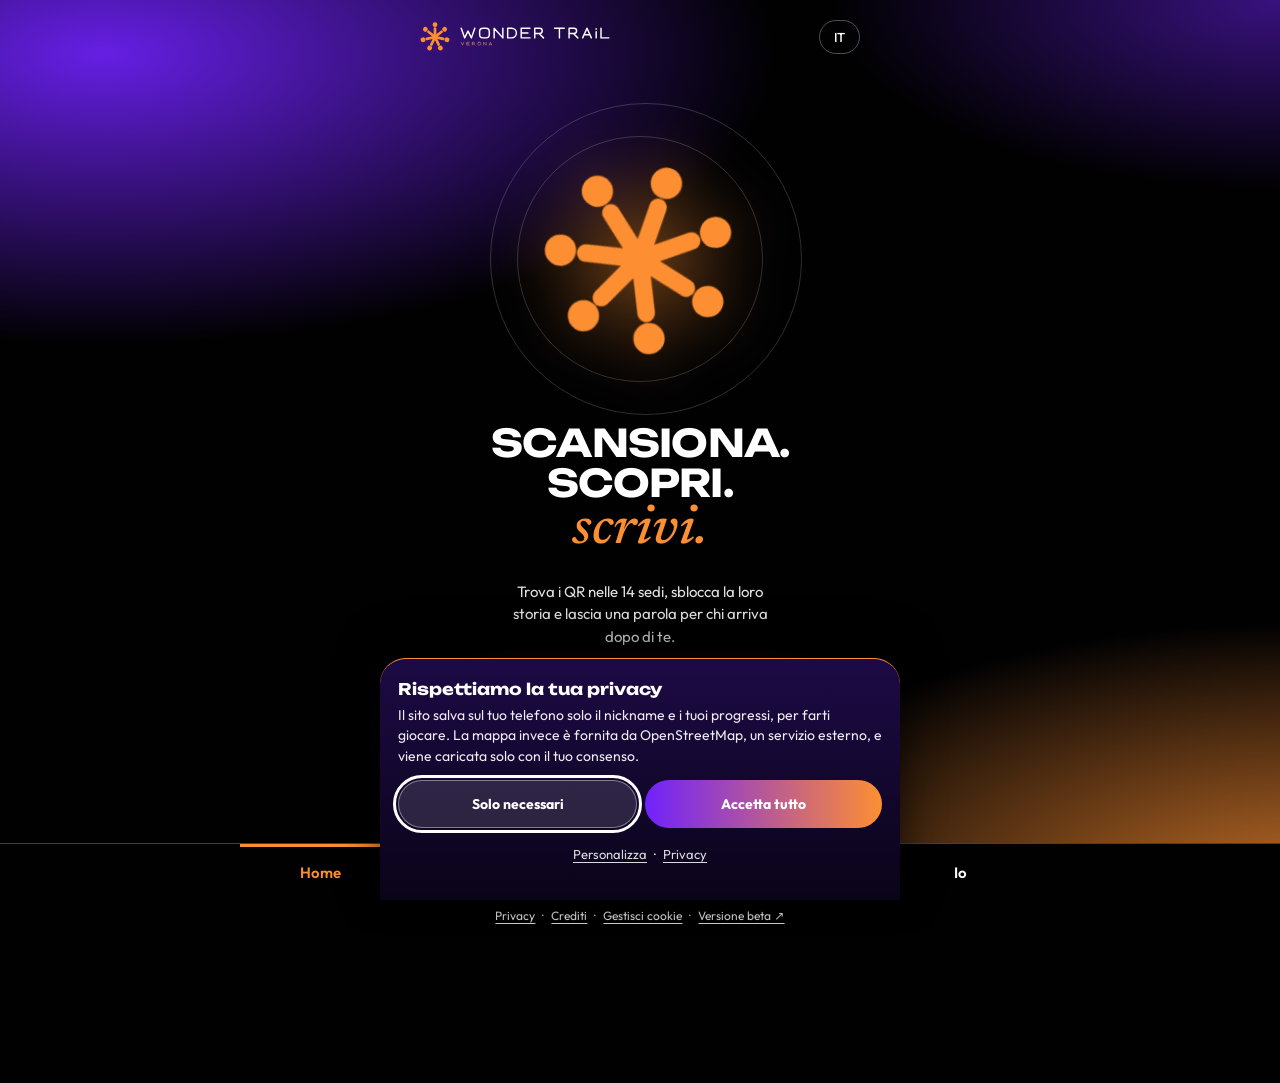
==== commit d27d772b: "Add files via upload" ====
--- a/index.html
+++ b/index.html
@@ -85,7 +85,7 @@
 <div id="io-view"></div>
 </section>
 
-<p class="legal"><a href="privacy.html">Privacy</a> · <button type="button" id="open-consent">Gestisci cookie</button> · <a href="https://verona-wild-wonder-trail.lovable.app/" target="_blank" rel="noopener">Versione beta ↗</a></p>
+<p class="legal"><a href="privacy.html">Privacy</a> · <a href="crediti.html">Crediti</a> · <button type="button" id="open-consent">Gestisci cookie</button> · <a href="https://verona-wild-wonder-trail.lovable.app/" target="_blank" rel="noopener">Versione beta ↗</a></p>
 <nav class="dock" aria-label="Sezioni del sito">
 <a href="#top">Home</a>
 <a href="#mappa">Sedi</a>
--- a/fonts.css
+++ b/fonts.css
@@ -0,0 +1,7 @@
+@font-face{font-family:'Unbounded';font-style:normal;font-weight:500;font-display:swap;src:url(fonts/unbounded-latin-500-normal.woff2) format('woff2');unicode-range:U+0000-00FF,U+0131,U+0152-0153,U+02BB-02BC,U+02C6,U+02DA,U+02DC,U+2000-206F,U+20AC,U+2122,U+2191,U+2193,U+2212,U+2215,U+FEFF,U+FFFD}
+@font-face{font-family:'Unbounded';font-style:normal;font-weight:700;font-display:swap;src:url(fonts/unbounded-latin-700-normal.woff2) format('woff2');unicode-range:U+0000-00FF,U+0131,U+0152-0153,U+02BB-02BC,U+02C6,U+02DA,U+02DC,U+2000-206F,U+20AC,U+2122,U+2191,U+2193,U+2212,U+2215,U+FEFF,U+FFFD}
+@font-face{font-family:'Outfit';font-style:normal;font-weight:400;font-display:swap;src:url(fonts/outfit-latin-400-normal.woff2) format('woff2');unicode-range:U+0000-00FF,U+0131,U+0152-0153,U+02BB-02BC,U+02C6,U+02DA,U+02DC,U+2000-206F,U+20AC,U+2122,U+2191,U+2193,U+2212,U+2215,U+FEFF,U+FFFD}
+@font-face{font-family:'Outfit';font-style:normal;font-weight:500;font-display:swap;src:url(fonts/outfit-latin-500-normal.woff2) format('woff2');unicode-range:U+0000-00FF,U+0131,U+0152-0153,U+02BB-02BC,U+02C6,U+02DA,U+02DC,U+2000-206F,U+20AC,U+2122,U+2191,U+2193,U+2212,U+2215,U+FEFF,U+FFFD}
+@font-face{font-family:'Outfit';font-style:normal;font-weight:600;font-display:swap;src:url(fonts/outfit-latin-600-normal.woff2) format('woff2');unicode-range:U+0000-00FF,U+0131,U+0152-0153,U+02BB-02BC,U+02C6,U+02DA,U+02DC,U+2000-206F,U+20AC,U+2122,U+2191,U+2193,U+2212,U+2215,U+FEFF,U+FFFD}
+@font-face{font-family:'Outfit';font-style:normal;font-weight:700;font-display:swap;src:url(fonts/outfit-latin-700-normal.woff2) format('woff2');unicode-range:U+0000-00FF,U+0131,U+0152-0153,U+02BB-02BC,U+02C6,U+02DA,U+02DC,U+2000-206F,U+20AC,U+2122,U+2191,U+2193,U+2212,U+2215,U+FEFF,U+FFFD}
+@font-face{font-family:'Newsreader';font-style:italic;font-weight:500;font-display:swap;src:url(fonts/newsreader-latin-500-italic.woff2) format('woff2');unicode-range:U+0000-00FF,U+0131,U+0152-0153,U+02BB-02BC,U+02C6,U+02DA,U+02DC,U+2000-206F,U+20AC,U+2122,U+2191,U+2193,U+2212,U+2215,U+FEFF,U+FFFD}
--- a/vendor/leaflet/leaflet.css
+++ b/vendor/leaflet/leaflet.css
@@ -0,0 +1,661 @@
+/* required styles */
+
+.leaflet-pane,
+.leaflet-tile,
+.leaflet-marker-icon,
+.leaflet-marker-shadow,
+.leaflet-tile-container,
+.leaflet-pane > svg,
+.leaflet-pane > canvas,
+.leaflet-zoom-box,
+.leaflet-image-layer,
+.leaflet-layer {
+	position: absolute;
+	left: 0;
+	top: 0;
+	}
+.leaflet-container {
+	overflow: hidden;
+	}
+.leaflet-tile,
+.leaflet-marker-icon,
+.leaflet-marker-shadow {
+	-webkit-user-select: none;
+	   -moz-user-select: none;
+	        user-select: none;
+	  -webkit-user-drag: none;
+	}
+/* Prevents IE11 from highlighting tiles in blue */
+.leaflet-tile::selection {
+	background: transparent;
+}
+/* Safari renders non-retina tile on retina better with this, but Chrome is worse */
+.leaflet-safari .leaflet-tile {
+	image-rendering: -webkit-optimize-contrast;
+	}
+/* hack that prevents hw layers "stretching" when loading new tiles */
+.leaflet-safari .leaflet-tile-container {
+	width: 1600px;
+	height: 1600px;
+	-webkit-transform-origin: 0 0;
+	}
+.leaflet-marker-icon,
+.leaflet-marker-shadow {
+	display: block;
+	}
+/* .leaflet-container svg: reset svg max-width decleration shipped in Joomla! (joomla.org) 3.x */
+/* .leaflet-container img: map is broken in FF if you have max-width: 100% on tiles */
+.leaflet-container .leaflet-overlay-pane svg {
+	max-width: none !important;
+	max-height: none !important;
+	}
+.leaflet-container .leaflet-marker-pane img,
+.leaflet-container .leaflet-shadow-pane img,
+.leaflet-container .leaflet-tile-pane img,
+.leaflet-container img.leaflet-image-layer,
+.leaflet-container .leaflet-tile {
+	max-width: none !important;
+	max-height: none !important;
+	width: auto;
+	padding: 0;
+	}
+
+.leaflet-container img.leaflet-tile {
+	/* See: https://bugs.chromium.org/p/chromium/issues/detail?id=600120 */
+	mix-blend-mode: plus-lighter;
+}
+
+.leaflet-container.leaflet-touch-zoom {
+	-ms-touch-action: pan-x pan-y;
+	touch-action: pan-x pan-y;
+	}
+.leaflet-container.leaflet-touch-drag {
+	-ms-touch-action: pinch-zoom;
+	/* Fallback for FF which doesn't support pinch-zoom */
+	touch-action: none;
+	touch-action: pinch-zoom;
+}
+.leaflet-container.leaflet-touch-drag.leaflet-touch-zoom {
+	-ms-touch-action: none;
+	touch-action: none;
+}
+.leaflet-container {
+	-webkit-tap-highlight-color: transparent;
+}
+.leaflet-container a {
+	-webkit-tap-highlight-color: rgba(51, 181, 229, 0.4);
+}
+.leaflet-tile {
+	filter: inherit;
+	visibility: hidden;
+	}
+.leaflet-tile-loaded {
+	visibility: inherit;
+	}
+.leaflet-zoom-box {
+	width: 0;
+	height: 0;
+	-moz-box-sizing: border-box;
+	     box-sizing: border-box;
+	z-index: 800;
+	}
+/* workaround for https://bugzilla.mozilla.org/show_bug.cgi?id=888319 */
+.leaflet-overlay-pane svg {
+	-moz-user-select: none;
+	}
+
+.leaflet-pane         { z-index: 400; }
+
+.leaflet-tile-pane    { z-index: 200; }
+.leaflet-overlay-pane { z-index: 400; }
+.leaflet-shadow-pane  { z-index: 500; }
+.leaflet-marker-pane  { z-index: 600; }
+.leaflet-tooltip-pane   { z-index: 650; }
+.leaflet-popup-pane   { z-index: 700; }
+
+.leaflet-map-pane canvas { z-index: 100; }
+.leaflet-map-pane svg    { z-index: 200; }
+
+.leaflet-vml-shape {
+	width: 1px;
+	height: 1px;
+	}
+.lvml {
+	behavior: url(#default#VML);
+	display: inline-block;
+	position: absolute;
+	}
+
+
+/* control positioning */
+
+.leaflet-control {
+	position: relative;
+	z-index: 800;
+	pointer-events: visiblePainted; /* IE 9-10 doesn't have auto */
+	pointer-events: auto;
+	}
+.leaflet-top,
+.leaflet-bottom {
+	position: absolute;
+	z-index: 1000;
+	pointer-events: none;
+	}
+.leaflet-top {
+	top: 0;
+	}
+.leaflet-right {
+	right: 0;
+	}
+.leaflet-bottom {
+	bottom: 0;
+	}
+.leaflet-left {
+	left: 0;
+	}
+.leaflet-control {
+	float: left;
+	clear: both;
+	}
+.leaflet-right .leaflet-control {
+	float: right;
+	}
+.leaflet-top .leaflet-control {
+	margin-top: 10px;
+	}
+.leaflet-bottom .leaflet-control {
+	margin-bottom: 10px;
+	}
+.leaflet-left .leaflet-control {
+	margin-left: 10px;
+	}
+.leaflet-right .leaflet-control {
+	margin-right: 10px;
+	}
+
+
+/* zoom and fade animations */
+
+.leaflet-fade-anim .leaflet-popup {
+	opacity: 0;
+	-webkit-transition: opacity 0.2s linear;
+	   -moz-transition: opacity 0.2s linear;
+	        transition: opacity 0.2s linear;
+	}
+.leaflet-fade-anim .leaflet-map-pane .leaflet-popup {
+	opacity: 1;
+	}
+.leaflet-zoom-animated {
+	-webkit-transform-origin: 0 0;
+	    -ms-transform-origin: 0 0;
+	        transform-origin: 0 0;
+	}
+svg.leaflet-zoom-animated {
+	will-change: transform;
+}
+
+.leaflet-zoom-anim .leaflet-zoom-animated {
+	-webkit-transition: -webkit-transform 0.25s cubic-bezier(0,0,0.25,1);
+	   -moz-transition:    -moz-transform 0.25s cubic-bezier(0,0,0.25,1);
+	        transition:         transform 0.25s cubic-bezier(0,0,0.25,1);
+	}
+.leaflet-zoom-anim .leaflet-tile,
+.leaflet-pan-anim .leaflet-tile {
+	-webkit-transition: none;
+	   -moz-transition: none;
+	        transition: none;
+	}
+
+.leaflet-zoom-anim .leaflet-zoom-hide {
+	visibility: hidden;
+	}
+
+
+/* cursors */
+
+.leaflet-interactive {
+	cursor: pointer;
+	}
+.leaflet-grab {
+	cursor: -webkit-grab;
+	cursor:    -moz-grab;
+	cursor:         grab;
+	}
+.leaflet-crosshair,
+.leaflet-crosshair .leaflet-interactive {
+	cursor: crosshair;
+	}
+.leaflet-popup-pane,
+.leaflet-control {
+	cursor: auto;
+	}
+.leaflet-dragging .leaflet-grab,
+.leaflet-dragging .leaflet-grab .leaflet-interactive,
+.leaflet-dragging .leaflet-marker-draggable {
+	cursor: move;
+	cursor: -webkit-grabbing;
+	cursor:    -moz-grabbing;
+	cursor:         grabbing;
+	}
+
+/* marker & overlays interactivity */
+.leaflet-marker-icon,
+.leaflet-marker-shadow,
+.leaflet-image-layer,
+.leaflet-pane > svg path,
+.leaflet-tile-container {
+	pointer-events: none;
+	}
+
+.leaflet-marker-icon.leaflet-interactive,
+.leaflet-image-layer.leaflet-interactive,
+.leaflet-pane > svg path.leaflet-interactive,
+svg.leaflet-image-layer.leaflet-interactive path {
+	pointer-events: visiblePainted; /* IE 9-10 doesn't have auto */
+	pointer-events: auto;
+	}
+
+/* visual tweaks */
+
+.leaflet-container {
+	background: #ddd;
+	outline-offset: 1px;
+	}
+.leaflet-container a {
+	color: #0078A8;
+	}
+.leaflet-zoom-box {
+	border: 2px dotted #38f;
+	background: rgba(255,255,255,0.5);
+	}
+
+
+/* general typography */
+.leaflet-container {
+	font-family: "Helvetica Neue", Arial, Helvetica, sans-serif;
+	font-size: 12px;
+	font-size: 0.75rem;
+	line-height: 1.5;
+	}
+
+
+/* general toolbar styles */
+
+.leaflet-bar {
+	box-shadow: 0 1px 5px rgba(0,0,0,0.65);
+	border-radius: 4px;
+	}
+.leaflet-bar a {
+	background-color: #fff;
+	border-bottom: 1px solid #ccc;
+	width: 26px;
+	height: 26px;
+	line-height: 26px;
+	display: block;
+	text-align: center;
+	text-decoration: none;
+	color: black;
+	}
+.leaflet-bar a,
+.leaflet-control-layers-toggle {
+	background-position: 50% 50%;
+	background-repeat: no-repeat;
+	display: block;
+	}
+.leaflet-bar a:hover,
+.leaflet-bar a:focus {
+	background-color: #f4f4f4;
+	}
+.leaflet-bar a:first-child {
+	border-top-left-radius: 4px;
+	border-top-right-radius: 4px;
+	}
+.leaflet-bar a:last-child {
+	border-bottom-left-radius: 4px;
+	border-bottom-right-radius: 4px;
+	border-bottom: none;
+	}
+.leaflet-bar a.leaflet-disabled {
+	cursor: default;
+	background-color: #f4f4f4;
+	color: #bbb;
+	}
+
+.leaflet-touch .leaflet-bar a {
+	width: 30px;
+	height: 30px;
+	line-height: 30px;
+	}
+.leaflet-touch .leaflet-bar a:first-child {
+	border-top-left-radius: 2px;
+	border-top-right-radius: 2px;
+	}
+.leaflet-touch .leaflet-bar a:last-child {
+	border-bottom-left-radius: 2px;
+	border-bottom-right-radius: 2px;
+	}
+
+/* zoom control */
+
+.leaflet-control-zoom-in,
+.leaflet-control-zoom-out {
+	font: bold 18px 'Lucida Console', Monaco, monospace;
+	text-indent: 1px;
+	}
+
+.leaflet-touch .leaflet-control-zoom-in, .leaflet-touch .leaflet-control-zoom-out  {
+	font-size: 22px;
+	}
+
+
+/* layers control */
+
+.leaflet-control-layers {
+	box-shadow: 0 1px 5px rgba(0,0,0,0.4);
+	background: #fff;
+	border-radius: 5px;
+	}
+.leaflet-control-layers-toggle {
+	background-image: url(images/layers.png);
+	width: 36px;
+	height: 36px;
+	}
+.leaflet-retina .leaflet-control-layers-toggle {
+	background-image: url(images/layers-2x.png);
+	background-size: 26px 26px;
+	}
+.leaflet-touch .leaflet-control-layers-toggle {
+	width: 44px;
+	height: 44px;
+	}
+.leaflet-control-layers .leaflet-control-layers-list,
+.leaflet-control-layers-expanded .leaflet-control-layers-toggle {
+	display: none;
+	}
+.leaflet-control-layers-expanded .leaflet-control-layers-list {
+	display: block;
+	position: relative;
+	}
+.leaflet-control-layers-expanded {
+	padding: 6px 10px 6px 6px;
+	color: #333;
+	background: #fff;
+	}
+.leaflet-control-layers-scrollbar {
+	overflow-y: scroll;
+	overflow-x: hidden;
+	padding-right: 5px;
+	}
+.leaflet-control-layers-selector {
+	margin-top: 2px;
+	position: relative;
+	top: 1px;
+	}
+.leaflet-control-layers label {
+	display: block;
+	font-size: 13px;
+	font-size: 1.08333em;
+	}
+.leaflet-control-layers-separator {
+	height: 0;
+	border-top: 1px solid #ddd;
+	margin: 5px -10px 5px -6px;
+	}
+
+/* Default icon URLs */
+.leaflet-default-icon-path { /* used only in path-guessing heuristic, see L.Icon.Default */
+	background-image: url(images/marker-icon.png);
+	}
+
+
+/* attribution and scale controls */
+
+.leaflet-container .leaflet-control-attribution {
+	background: #fff;
+	background: rgba(255, 255, 255, 0.8);
+	margin: 0;
+	}
+.leaflet-control-attribution,
+.leaflet-control-scale-line {
+	padding: 0 5px;
+	color: #333;
+	line-height: 1.4;
+	}
+.leaflet-control-attribution a {
+	text-decoration: none;
+	}
+.leaflet-control-attribution a:hover,
+.leaflet-control-attribution a:focus {
+	text-decoration: underline;
+	}
+.leaflet-attribution-flag {
+	display: inline !important;
+	vertical-align: baseline !important;
+	width: 1em;
+	height: 0.6669em;
+	}
+.leaflet-left .leaflet-control-scale {
+	margin-left: 5px;
+	}
+.leaflet-bottom .leaflet-control-scale {
+	margin-bottom: 5px;
+	}
+.leaflet-control-scale-line {
+	border: 2px solid #777;
+	border-top: none;
+	line-height: 1.1;
+	padding: 2px 5px 1px;
+	white-space: nowrap;
+	-moz-box-sizing: border-box;
+	     box-sizing: border-box;
+	background: rgba(255, 255, 255, 0.8);
+	text-shadow: 1px 1px #fff;
+	}
+.leaflet-control-scale-line:not(:first-child) {
+	border-top: 2px solid #777;
+	border-bottom: none;
+	margin-top: -2px;
+	}
+.leaflet-control-scale-line:not(:first-child):not(:last-child) {
+	border-bottom: 2px solid #777;
+	}
+
+.leaflet-touch .leaflet-control-attribution,
+.leaflet-touch .leaflet-control-layers,
+.leaflet-touch .leaflet-bar {
+	box-shadow: none;
+	}
+.leaflet-touch .leaflet-control-layers,
+.leaflet-touch .leaflet-bar {
+	border: 2px solid rgba(0,0,0,0.2);
+	background-clip: padding-box;
+	}
+
+
+/* popup */
+
+.leaflet-popup {
+	position: absolute;
+	text-align: center;
+	margin-bottom: 20px;
+	}
+.leaflet-popup-content-wrapper {
+	padding: 1px;
+	text-align: left;
+	border-radius: 12px;
+	}
+.leaflet-popup-content {
+	margin: 13px 24px 13px 20px;
+	line-height: 1.3;
+	font-size: 13px;
+	font-size: 1.08333em;
+	min-height: 1px;
+	}
+.leaflet-popup-content p {
+	margin: 17px 0;
+	margin: 1.3em 0;
+	}
+.leaflet-popup-tip-container {
+	width: 40px;
+	height: 20px;
+	position: absolute;
+	left: 50%;
+	margin-top: -1px;
+	margin-left: -20px;
+	overflow: hidden;
+	pointer-events: none;
+	}
+.leaflet-popup-tip {
+	width: 17px;
+	height: 17px;
+	padding: 1px;
+
+	margin: -10px auto 0;
+	pointer-events: auto;
+
+	-webkit-transform: rotate(45deg);
+	   -moz-transform: rotate(45deg);
+	    -ms-transform: rotate(45deg);
+	        transform: rotate(45deg);
+	}
+.leaflet-popup-content-wrapper,
+.leaflet-popup-tip {
+	background: white;
+	color: #333;
+	box-shadow: 0 3px 14px rgba(0,0,0,0.4);
+	}
+.leaflet-container a.leaflet-popup-close-button {
+	position: absolute;
+	top: 0;
+	right: 0;
+	border: none;
+	text-align: center;
+	width: 24px;
+	height: 24px;
+	font: 16px/24px Tahoma, Verdana, sans-serif;
+	color: #757575;
+	text-decoration: none;
+	background: transparent;
+	}
+.leaflet-container a.leaflet-popup-close-button:hover,
+.leaflet-container a.leaflet-popup-close-button:focus {
+	color: #585858;
+	}
+.leaflet-popup-scrolled {
+	overflow: auto;
+	}
+
+.leaflet-oldie .leaflet-popup-content-wrapper {
+	-ms-zoom: 1;
+	}
+.leaflet-oldie .leaflet-popup-tip {
+	width: 24px;
+	margin: 0 auto;
+
+	-ms-filter: "progid:DXImageTransform.Microsoft.Matrix(M11=0.70710678, M12=0.70710678, M21=-0.70710678, M22=0.70710678)";
+	filter: progid:DXImageTransform.Microsoft.Matrix(M11=0.70710678, M12=0.70710678, M21=-0.70710678, M22=0.70710678);
+	}
+
+.leaflet-oldie .leaflet-control-zoom,
+.leaflet-oldie .leaflet-control-layers,
+.leaflet-oldie .leaflet-popup-content-wrapper,
+.leaflet-oldie .leaflet-popup-tip {
+	border: 1px solid #999;
+	}
+
+
+/* div icon */
+
+.leaflet-div-icon {
+	background: #fff;
+	border: 1px solid #666;
+	}
+
+
+/* Tooltip */
+/* Base styles for the element that has a tooltip */
+.leaflet-tooltip {
+	position: absolute;
+	padding: 6px;
+	background-color: #fff;
+	border: 1px solid #fff;
+	border-radius: 3px;
+	color: #222;
+	white-space: nowrap;
+	-webkit-user-select: none;
+	-moz-user-select: none;
+	-ms-user-select: none;
+	user-select: none;
+	pointer-events: none;
+	box-shadow: 0 1px 3px rgba(0,0,0,0.4);
+	}
+.leaflet-tooltip.leaflet-interactive {
+	cursor: pointer;
+	pointer-events: auto;
+	}
+.leaflet-tooltip-top:before,
+.leaflet-tooltip-bottom:before,
+.leaflet-tooltip-left:before,
+.leaflet-tooltip-right:before {
+	position: absolute;
+	pointer-events: none;
+	border: 6px solid transparent;
+	background: transparent;
+	content: "";
+	}
+
+/* Directions */
+
+.leaflet-tooltip-bottom {
+	margin-top: 6px;
+}
+.leaflet-tooltip-top {
+	margin-top: -6px;
+}
+.leaflet-tooltip-bottom:before,
+.leaflet-tooltip-top:before {
+	left: 50%;
+	margin-left: -6px;
+	}
+.leaflet-tooltip-top:before {
+	bottom: 0;
+	margin-bottom: -12px;
+	border-top-color: #fff;
+	}
+.leaflet-tooltip-bottom:before {
+	top: 0;
+	margin-top: -12px;
+	margin-left: -6px;
+	border-bottom-color: #fff;
+	}
+.leaflet-tooltip-left {
+	margin-left: -6px;
+}
+.leaflet-tooltip-right {
+	margin-left: 6px;
+}
+.leaflet-tooltip-left:before,
+.leaflet-tooltip-right:before {
+	top: 50%;
+	margin-top: -6px;
+	}
+.leaflet-tooltip-left:before {
+	right: 0;
+	margin-right: -12px;
+	border-left-color: #fff;
+	}
+.leaflet-tooltip-right:before {
+	left: 0;
+	margin-left: -12px;
+	border-right-color: #fff;
+	}
+
+/* Printing */
+
+@media print {
+	/* Prevent printers from removing background-images of controls. */
+	.leaflet-control {
+		-webkit-print-color-adjust: exact;
+		print-color-adjust: exact;
+		}
+	}
--- a/style.css
+++ b/style.css
@@ -944,3 +944,23 @@
 .hc.off.r-leg,.hc.off.r-rara{animation:none;box-shadow:0 12px 26px rgba(0,0,0,.5)}
 @media (prefers-reduced-motion:reduce){.hc.r-leg{animation:hspin 4s linear infinite}.hc.r-leg .hc-text,.hc-sp{animation:none}}
 .hc-ph{background:#ece6f8}
+
+/* mappa senza consenso */
+.map-ask{position:absolute;left:12px;right:12px;bottom:12px;z-index:700;padding:12px;border-radius:16px;background:rgba(1,1,2,.85);border:1px solid rgba(253,143,50,.5);text-align:center;font-size:13px}
+.map-ask p{margin:0 0 8px;color:rgba(255,255,255,.9)}
+.map-ask button{min-height:44px;padding:0 18px;border:0;border-radius:99px;background:linear-gradient(90deg,var(--ocean),var(--acid));color:#fff;font:700 14px 'Outfit',sans-serif;cursor:pointer}
+.legal{margin:0 auto;padding:0 20px 96px;max-width:520px;text-align:center;font-size:12px;color:rgba(255,255,255,.7)}
+.legal a,.legal button{background:none;border:0;padding:8px 4px;color:rgba(255,255,255,.8);font:inherit;text-decoration:underline;text-underline-offset:3px;cursor:pointer}
+
+/* Album specie nel pannello della sede */
+.panel .alb{margin-top:14px;padding:0 0 14px;border-radius:18px;background:rgba(255,255,255,.06);border:1px solid rgba(253,143,50,.35);overflow:hidden}
+.panel .alb .pimg{margin:0;border-radius:0;max-height:none;aspect-ratio:16/10;object-position:center 30%}
+.alb-t{padding:12px 14px 0}
+.alb-t h4{margin:0;font-family:'Unbounded',sans-serif;font-weight:700;font-size:18px;color:#fff}
+.alb-t em{display:block;margin-top:2px;font-family:'Newsreader',serif;font-size:16px;color:var(--soft)}
+.alb-k{margin:12px 14px 0;padding:10px 12px;border-radius:12px;background:rgba(112,34,252,.28);border-left:3px solid var(--acid);font-size:14px;line-height:1.4}
+.alb-k b{display:block;margin-bottom:2px;font-size:11px;letter-spacing:.08em;text-transform:uppercase;color:var(--acid)}
+.alb-d{margin:12px 14px 0;font-size:14px;line-height:1.5;color:rgba(255,255,255,.92)}
+.alb-n{margin:10px 14px 0;font-size:12px;line-height:1.45;color:rgba(255,255,255,.72)}
+.alb-c{margin:6px 14px 0;font-size:11px;color:rgba(255,255,255,.6)}
+.alb-c a{color:inherit;text-underline-offset:2px}
--- a/consent.css
+++ b/consent.css
@@ -0,0 +1,19 @@
+:root{--ocean:#7022FC;--acid:#FD8F32}
+/* ===== Banner consenso ===== */
+@keyframes ckup{from{transform:translateY(100%)}}
+.ck{position:fixed;left:0;right:0;bottom:0;z-index:3000;max-width:520px;margin:0 auto;padding:20px 18px calc(24px + env(safe-area-inset-bottom));background:linear-gradient(#1c0a45,#0a0418);border-radius:26px 26px 0 0;border-top:1.5px solid var(--acid);box-shadow:0 -12px 40px rgba(0,0,0,.65);color:#fff;animation:ckup .45s cubic-bezier(.2,1.2,.4,1);max-height:90vh;overflow-y:auto}
+.ck h3{margin:0 0 6px;font-family:'Unbounded',sans-serif;font-weight:700;font-size:16px}
+.ck-tx{margin:0 0 14px;font-size:14px;line-height:1.45;color:rgba(255,255,255,.92)}
+.ck-pn[hidden]{display:none}
+.ck-opt{display:flex;gap:12px;align-items:center;padding:12px 0;border-top:1px solid rgba(255,255,255,.2)}
+.ck-opt div{flex:1}.ck-opt b{display:block;font-size:14px}.ck-opt small{display:block;font-size:12px;line-height:1.35;color:rgba(255,255,255,.78)}
+.ck-tg{flex:none;position:relative;width:52px;height:32px;border:0;border-radius:99px;background:#666;cursor:pointer}
+.ck-tg::after{content:"";position:absolute;top:4px;left:4px;width:24px;height:24px;border-radius:50%;background:#fff;transition:.2s}
+.ck-tg.on{background:var(--ocean)}.ck-tg.on::after{left:24px}.ck-tg:disabled{opacity:.6;cursor:default}
+.ck-tg:focus-visible,.ck-btn:focus-visible,.ck-lk:focus-visible{outline:3px solid #fff;outline-offset:2px}
+.ck-row{display:flex;gap:8px;margin-top:12px}
+.ck-btn{flex:1;min-height:48px;border-radius:99px;font:700 14px 'Outfit',sans-serif;color:#fff;cursor:pointer}
+.ck-no{background:rgba(255,255,255,.12);border:1.5px solid rgba(255,255,255,.4)}
+.ck-ok{border:0;background:linear-gradient(90deg,var(--ocean),var(--acid))}
+.ck-links{text-align:center;margin-top:6px;font-size:13px}
+.ck-lk{display:inline-block;min-height:40px;padding:10px 4px;background:none;border:0;color:rgba(255,255,255,.85);font:inherit;font-size:13px;text-decoration:underline;text-underline-offset:3px;cursor:pointer}
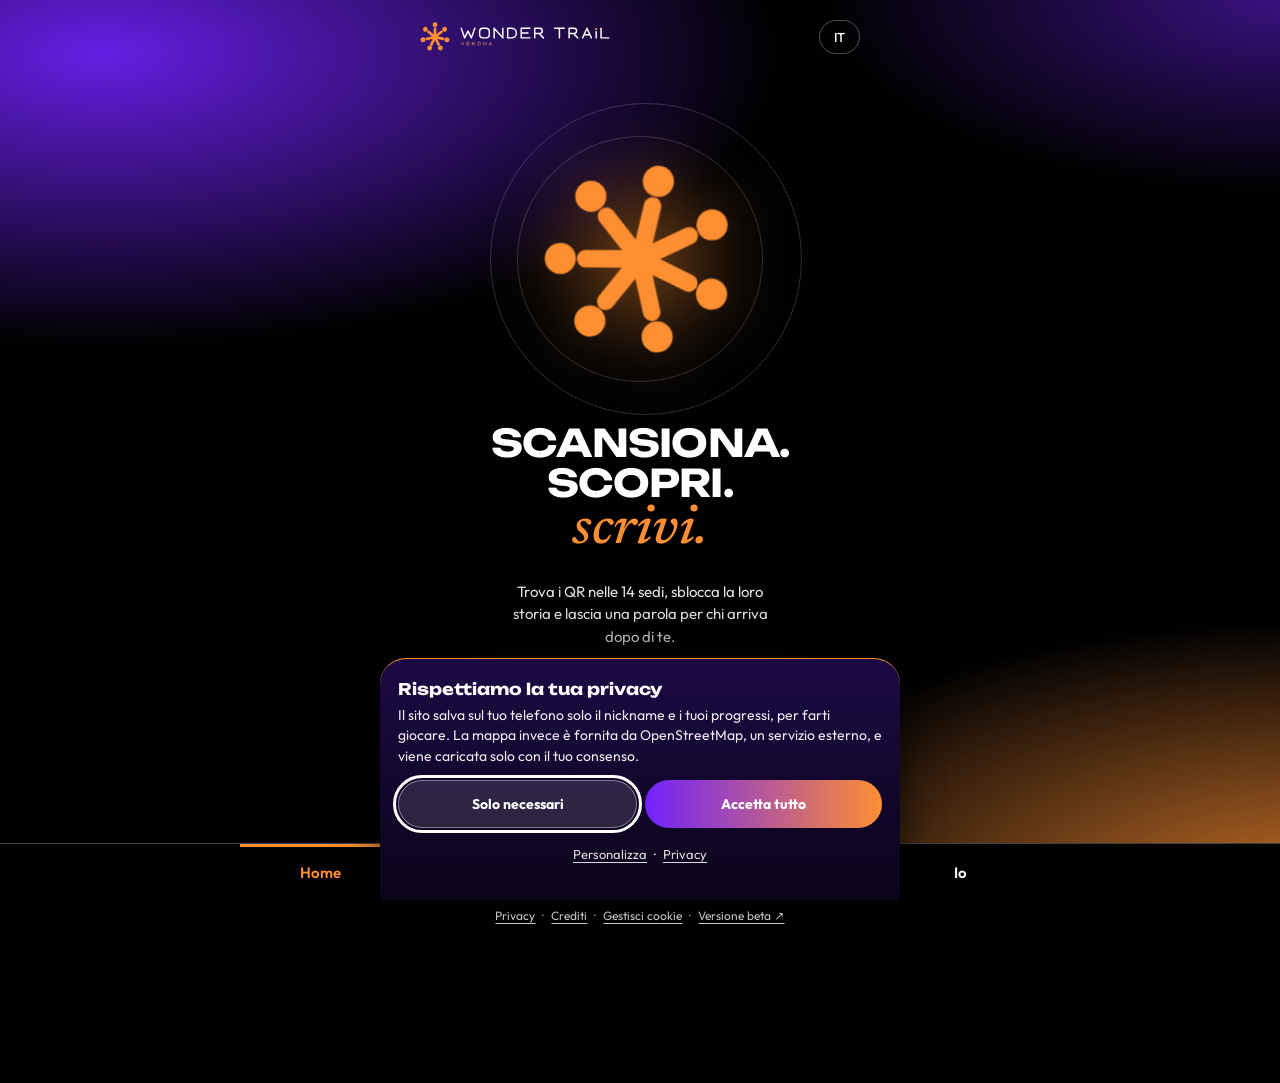
==== commit 51526982: "Add files via upload" ====
--- a/index.html
+++ b/index.html
@@ -94,35 +94,7 @@
 <a href="#io">Io</a>
 </nav>
 
-<script>
-(function () {
-  var IDS = ['top', 'mappa', 'gioca', 'parole', 'io'];
-  var links = document.querySelectorAll('.dock a');
-  function show(id) {
-    if (IDS.indexOf(id) < 0) id = 'top';
-    document.body.setAttribute('data-view', id);
-    for (var i = 0; i < links.length; i++) {
-      if (links[i].getAttribute('href') === '#' + id) links[i].setAttribute('aria-current', 'page');
-      else links[i].removeAttribute('aria-current');
-    }
-    window.scrollTo(0, 0);
-    document.dispatchEvent(new CustomEvent('wt:view', { detail: id }));
-    if (id === 'mappa') setTimeout(function () { window.dispatchEvent(new Event('resize')); }, 60);
-  }
-  window.WT_VIEW = show;
-  document.addEventListener('click', function (e) {
-    var a = e.target.closest ? e.target.closest('a[href^="#"]') : null;
-    if (!a) return;
-    var id = a.getAttribute('href').slice(1);
-    if (IDS.indexOf(id) < 0) return;
-    e.preventDefault();
-    show(id);
-    try { history.replaceState(null, '', '#' + id); } catch (err) {}
-  });
-  window.addEventListener('hashchange', function () { show(location.hash.slice(1)); });
-  show(location.hash.slice(1));
-})();
-</script>
+<script src="nav.js"></script>
 <script src="vendor/leaflet/leaflet.js"></script>
 <div class="scan" id="scan" hidden role="dialog" aria-modal="true" aria-label="Scansiona il QR di una sede">
 <video id="scan-video" playsinline muted></video>
@@ -143,27 +115,6 @@
 <script src="carte.js" defer></script>
 <script src="parole.js" defer></script>
 <script src="io.js" defer></script>
-<script>
-(function(){
-var a=document.getElementById('aura'),st=document.getElementById('stage');
-if(!a)return;
-var calm=window.matchMedia&&matchMedia('(prefers-reduced-motion:reduce)').matches;
-var sp=document.createElement('div');sp.className='spot';document.body.appendChild(sp);
-var pu=0,tx=0,ty=0,x=0,y=0,spin=0,sv=0,mx=innerWidth/2,my=innerHeight/3,sx=mx,sy=my,on=0;
-function set(cx,cy){if(on){sv=Math.min(sv+Math.hypot(cx-mx,cy-my)*.05,12)}mx=cx;my=cy;on=1;tx=Math.max(-1,Math.min(1,(cx/innerWidth-.5)*2));ty=Math.max(-1,Math.min(1,(cy/innerHeight-.5)*2))}
-addEventListener('pointermove',function(e){set(e.clientX,e.clientY)},{passive:true});
-addEventListener('pointerdown',function(e){set(e.clientX,e.clientY)},{passive:true});
-addEventListener('touchmove',function(e){var t=e.touches[0];if(t)set(t.clientX,t.clientY)},{passive:true});
-addEventListener('touchstart',function(e){var t=e.touches[0];if(t)set(t.clientX,t.clientY)},{passive:true});
-addEventListener('deviceorientation',function(e){if(e.gamma==null)return;tx=Math.max(-1,Math.min(1,e.gamma/30));ty=Math.max(-1,Math.min(1,((e.beta||45)-45)/30));mx=innerWidth*(.5+tx*.4);my=innerHeight*(.33+ty*.3);on=1},{passive:true});
-st.addEventListener('pointerdown',function(){sv+=14});
-(function f(){x+=(tx-x)*.1;y+=(ty-y)*.1;sx+=(mx-sx)*.18;sy+=(my-sy)*.18;sv*=.95;spin+=(calm?.15:.35)+sv;pu+=.03;
-a.style.transform='translate('+(x*22)+'px,'+(y*22)+'px) rotate('+(spin+x*14)+'deg) scale('+(1+Math.sin(pu)*.05)+')';
-sp.style.transform='translate('+(sx-170)+'px,'+(sy-170)+'px)';sp.style.opacity=on?1:0;
-var r=document.documentElement.style;r.setProperty('--px',(x*18)+'%');r.setProperty('--py',(y*14)+'%');
-requestAnimationFrame(f)})();
-})();
-</script>
-<script>document.getElementById("open-consent").addEventListener("click",function(){window.WT_CONSENT.open();});</script>
+<script src="aura.js"></script>
 </body>
 </html>
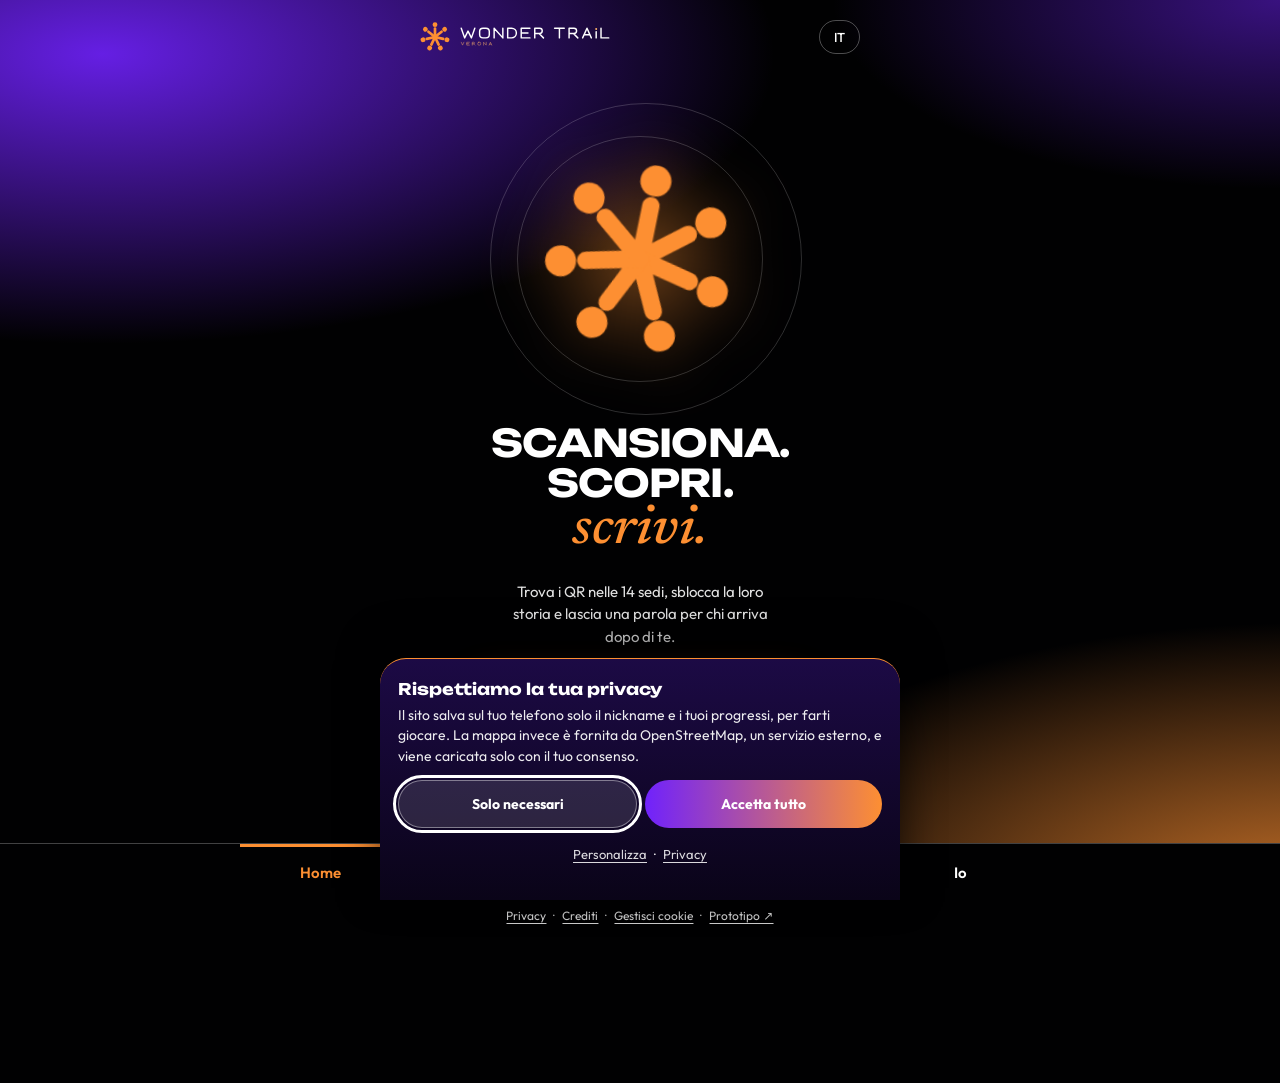
==== commit f1d44bb0: "Add files via upload" ====
--- a/index.html
+++ b/index.html
@@ -85,7 +85,7 @@
 <div id="io-view"></div>
 </section>
 
-<p class="legal"><a href="privacy.html">Privacy</a> · <a href="crediti.html">Crediti</a> · <button type="button" id="open-consent">Gestisci cookie</button> · <a href="https://verona-wild-wonder-trail.lovable.app/" target="_blank" rel="noopener">Versione beta ↗</a></p>
+<p class="legal"><a href="privacy.html">Privacy</a> · <a href="crediti.html">Crediti</a> · <button type="button" id="open-consent">Gestisci cookie</button> · <a href="https://verona-wild-wonder-trail.lovable.app/" target="_blank" rel="noopener">Prototipo ↗</a></p>
 <nav class="dock" aria-label="Sezioni del sito">
 <a href="#top">Home</a>
 <a href="#mappa">Sedi</a>
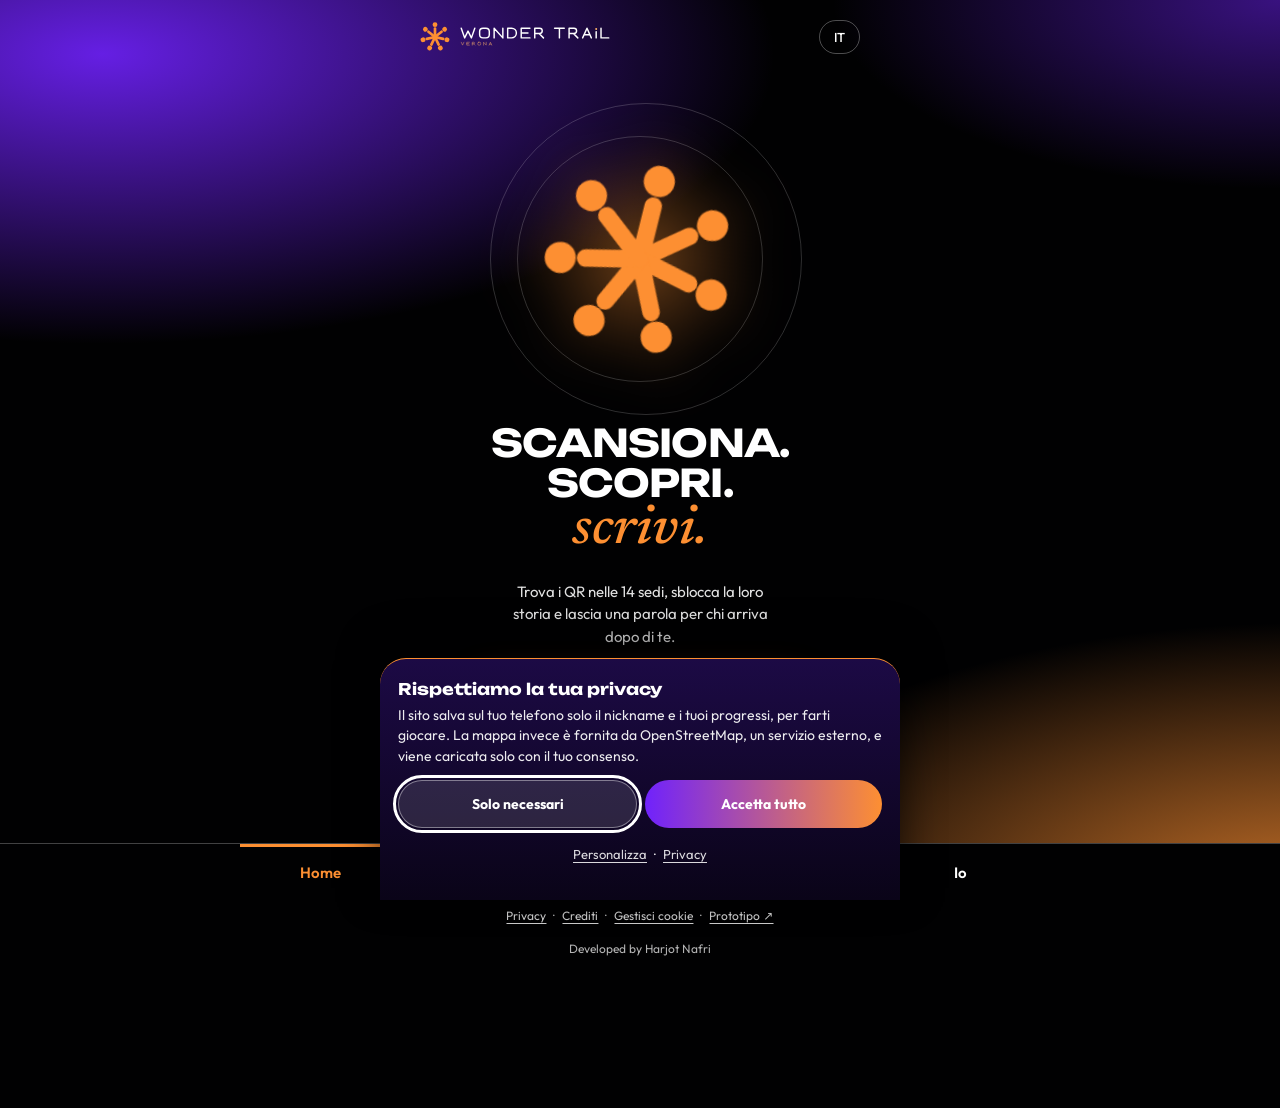
==== commit ab78836f: "Add files via upload" ====
--- a/index.html
+++ b/index.html
@@ -85,7 +85,7 @@
 <div id="io-view"></div>
 </section>
 
-<p class="legal"><a href="privacy.html">Privacy</a> · <a href="crediti.html">Crediti</a> · <button type="button" id="open-consent">Gestisci cookie</button> · <a href="https://verona-wild-wonder-trail.lovable.app/" target="_blank" rel="noopener">Prototipo ↗</a></p>
+<p class="legal"><a href="privacy.html">Privacy</a> · <a href="crediti.html">Crediti</a> · <button type="button" id="open-consent">Gestisci cookie</button> · <a href="https://verona-wild-wonder-trail.lovable.app/" target="_blank" rel="noopener">Prototipo ↗</a><span style="display:block;margin-top:10px">Developed by Harjot Nafri</span></p>
 <nav class="dock" aria-label="Sezioni del sito">
 <a href="#top">Home</a>
 <a href="#mappa">Sedi</a>
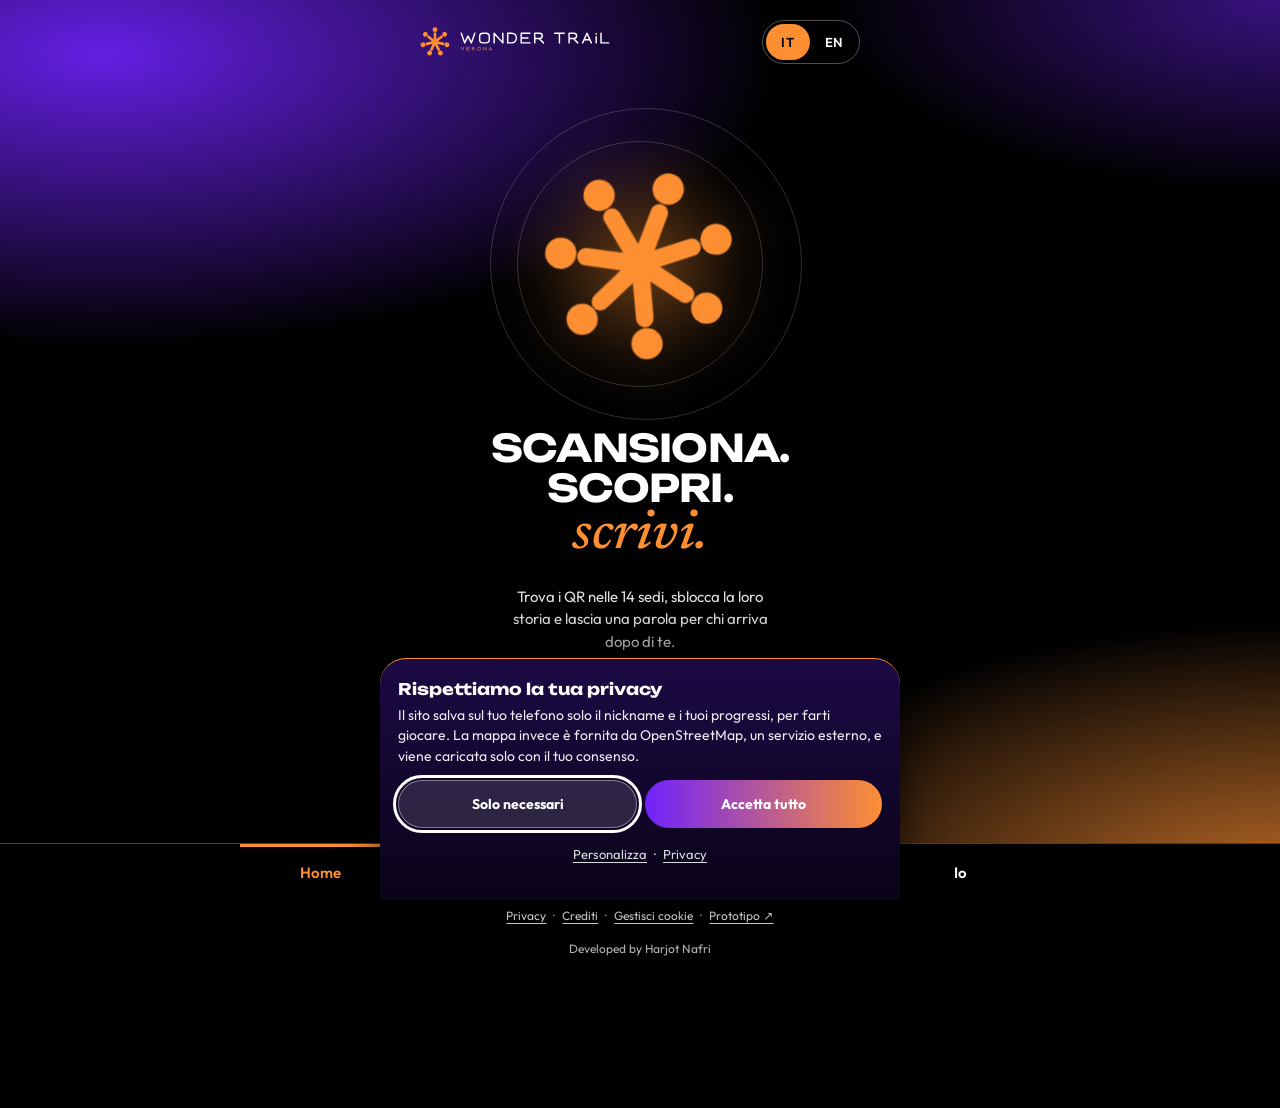
==== commit af51e1b1: "Add files via upload" ====
--- a/index.html
+++ b/index.html
@@ -13,13 +13,15 @@
 <link rel="stylesheet" href="vendor/leaflet/leaflet.css">
 <link rel="stylesheet" href="style.css">
 <link rel="stylesheet" href="consent.css">
+<script src="i18n-en.js"></script>
+<script src="i18n.js"></script>
 </head>
 <body data-view="top">
 <main class="screen" id="top">
 
 <header class="top">
 <span class="brand"><svg class="brand-sym" viewBox="0 0 100 100" aria-hidden="true"><g stroke="#FD8F32" stroke-width="9" stroke-linecap="round"><line x1="50" y1="50" x2="50" y2="22" transform="rotate(0 50 50)"/><circle cx="50" cy="9" r="8" stroke="none" fill="#FD8F32" transform="rotate(0 50 50)"/><line x1="50" y1="50" x2="50" y2="22" transform="rotate(51.42857142857143 50 50)"/><circle cx="50" cy="9" r="8" stroke="none" fill="#FD8F32" transform="rotate(51.42857142857143 50 50)"/><line x1="50" y1="50" x2="50" y2="22" transform="rotate(102.85714285714286 50 50)"/><circle cx="50" cy="9" r="8" stroke="none" fill="#FD8F32" transform="rotate(102.85714285714286 50 50)"/><line x1="50" y1="50" x2="50" y2="22" transform="rotate(154.28571428571428 50 50)"/><circle cx="50" cy="9" r="8" stroke="none" fill="#FD8F32" transform="rotate(154.28571428571428 50 50)"/><line x1="50" y1="50" x2="50" y2="22" transform="rotate(205.71428571428572 50 50)"/><circle cx="50" cy="9" r="8" stroke="none" fill="#FD8F32" transform="rotate(205.71428571428572 50 50)"/><line x1="50" y1="50" x2="50" y2="22" transform="rotate(257.14285714285717 50 50)"/><circle cx="50" cy="9" r="8" stroke="none" fill="#FD8F32" transform="rotate(257.14285714285717 50 50)"/><line x1="50" y1="50" x2="50" y2="22" transform="rotate(308.57142857142856 50 50)"/><circle cx="50" cy="9" r="8" stroke="none" fill="#FD8F32" transform="rotate(308.57142857142856 50 50)"/></g></svg><svg class="brand-txt" role="img" aria-label="Verona Wonder Trail" xmlns="http://www.w3.org/2000/svg" viewBox="-5 -5 620 82"><g transform="translate(0,0)"><g fill="none" stroke="#fff" stroke-width="6" stroke-linecap="round" stroke-linejoin="round"><g transform="translate(0,0)"><path d="M0 0L14 40L28 12L42 40L56 0"/></g><g transform="translate(76,0)"><path d="M14 0H26A14 14 0 0 1 40 14V26A14 14 0 0 1 26 40H14A14 14 0 0 1 0 26V14A14 14 0 0 1 14 0Z"/></g><g transform="translate(136,0)"><path d="M0 40V0L36 40V0"/></g><g transform="translate(192,0)"><path d="M0 0H16A20 20 0 0 1 16 40H0Z"/></g><g transform="translate(248,0)"><path d="M36 0H0V40H36M0 20H28"/></g><g transform="translate(304,0)"><path d="M0 40V0H20A11 11 0 0 1 20 22H0M18 22L36 40"/></g><g transform="translate(386,0)"><path d="M0 0H40M20 0V40"/></g><g transform="translate(446,0)"><path d="M0 40V0H20A11 11 0 0 1 20 22H0M18 22L36 40"/></g><g transform="translate(502,0)"><path d="M0 40L18 0L36 40M8 27H28"/></g><g transform="translate(558,0)"><path d="M0 15V40"/><circle cx="0" cy="3" r="4.2" fill="#FFB36B" stroke="none"/></g><g transform="translate(578,0)"><path d="M0 0V40H32"/></g></g><g transform="translate(0,58) scale(.3)"><g fill="none" stroke="#FFB36B" stroke-width="6" stroke-linecap="round" stroke-linejoin="round"><g transform="translate(0,0)"><path d="M0 0L18 40L36 0"/></g><g transform="translate(76,0)"><path d="M36 0H0V40H36M0 20H28"/></g><g transform="translate(152,0)"><path d="M0 40V0H20A11 11 0 0 1 20 22H0M18 22L36 40"/></g><g transform="translate(228,0)"><path d="M14 0H26A14 14 0 0 1 40 14V26A14 14 0 0 1 26 40H14A14 14 0 0 1 0 26V14A14 14 0 0 1 14 0Z"/></g><g transform="translate(308,0)"><path d="M0 40V0L36 40V0"/></g><g transform="translate(384,0)"><path d="M0 40L18 0L36 40M8 27H28"/></g></g></g></g></svg></span>
-<span class="lang" id="who">IT</span>
+<div class="hright"><span id="langsw-slot"></span><span class="lang" id="who"></span></div>
 </header>
 
 <section class="hero">
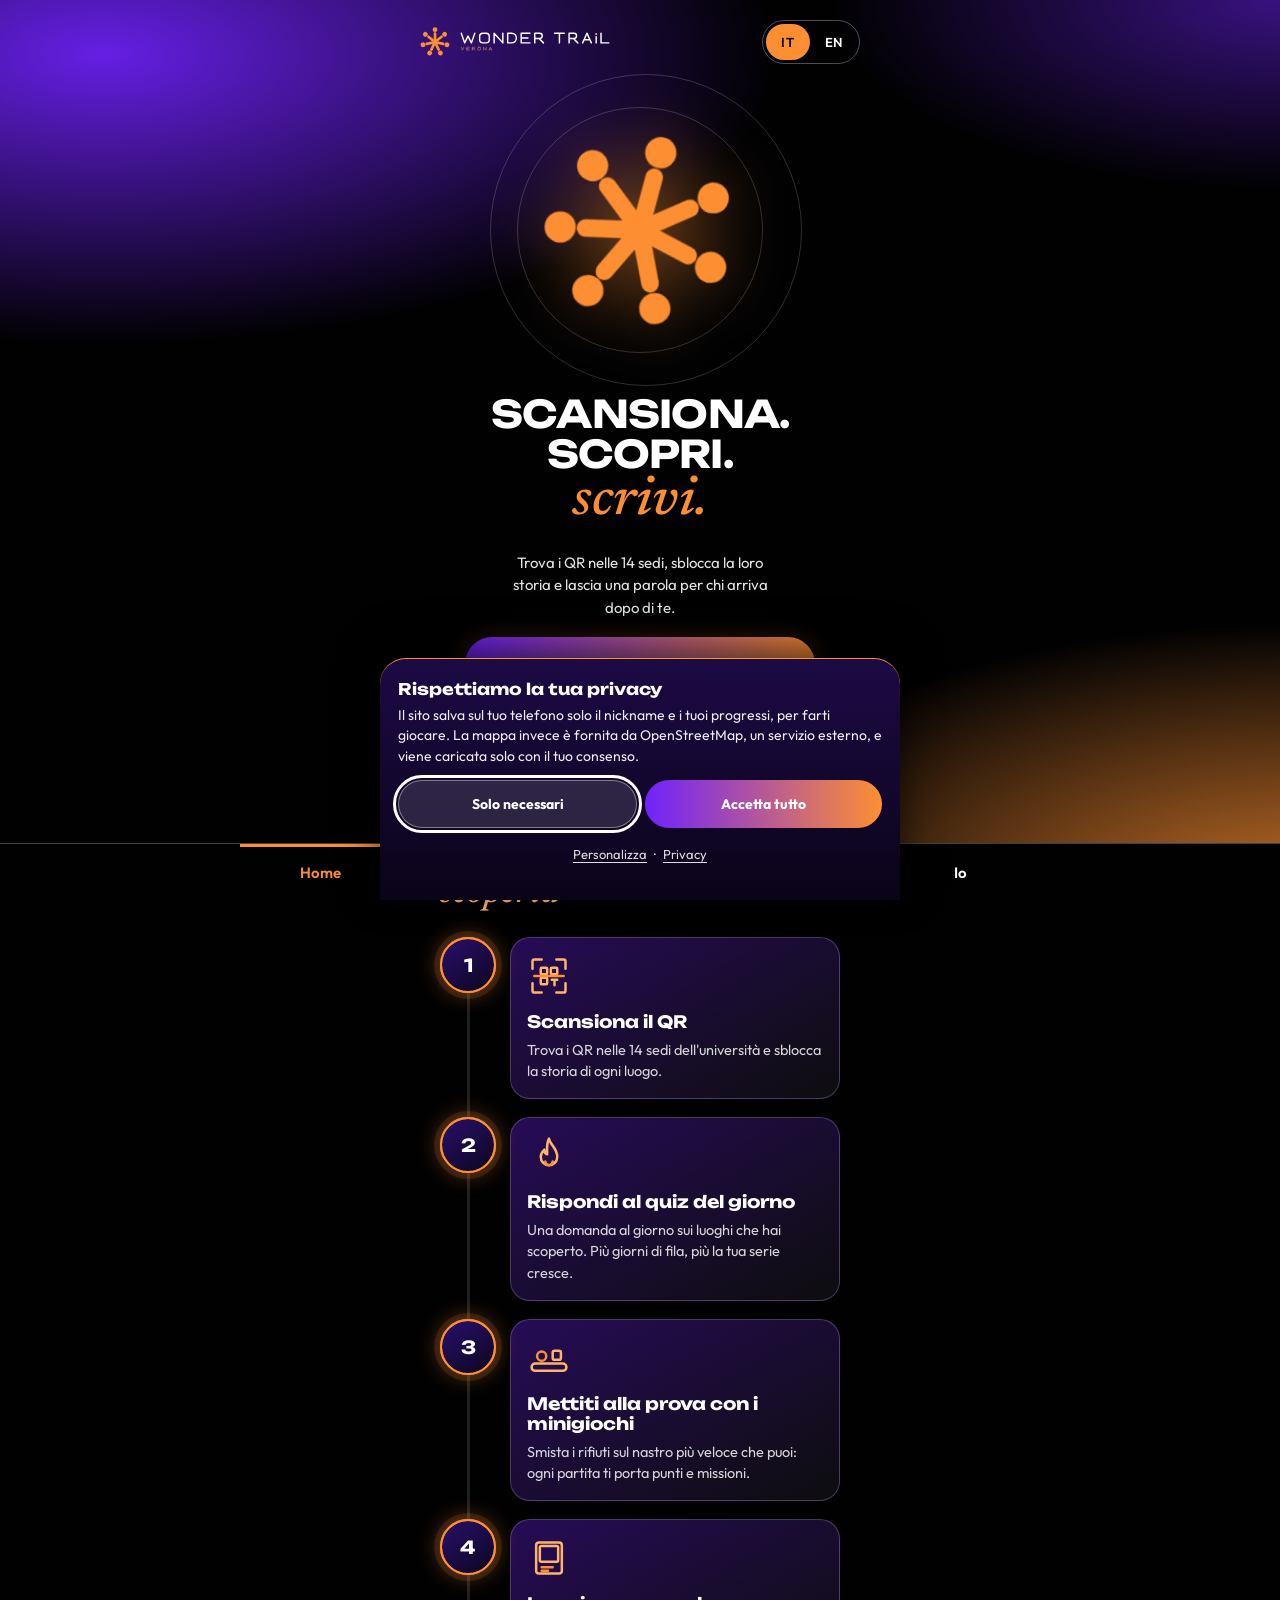
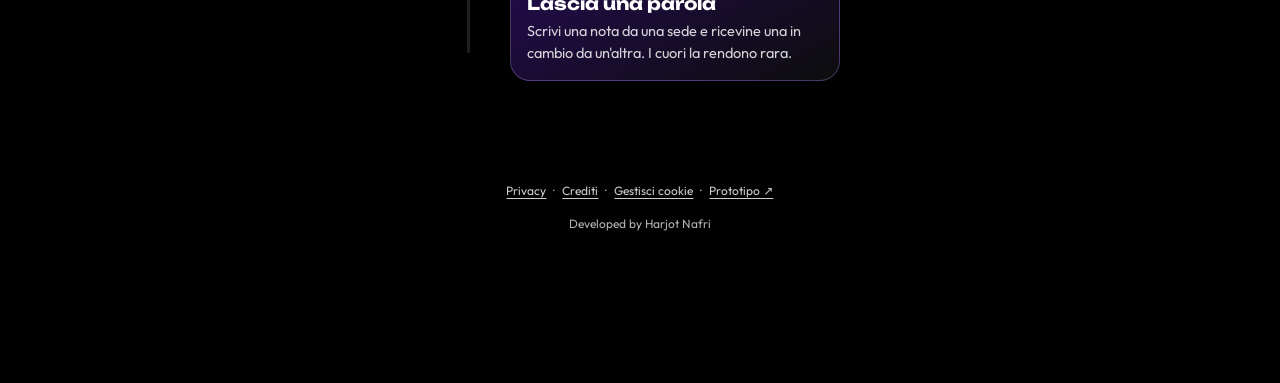
==== commit 09ebb75c: "Add files via upload" ====
--- a/index.html
+++ b/index.html
@@ -13,6 +13,7 @@
 <link rel="stylesheet" href="vendor/leaflet/leaflet.css">
 <link rel="stylesheet" href="style.css">
 <link rel="stylesheet" href="consent.css">
+<link rel="stylesheet" href="steps.css">
 <script src="i18n-en.js"></script>
 <script src="i18n.js"></script>
 </head>
@@ -49,6 +50,20 @@
 </form>
 <p class="progress" id="progress"></p>
 
+</section>
+
+<section class="how" id="how" aria-labelledby="how-t">
+<p class="how-h">Come funziona</p>
+<h2 class="how-t" id="how-t">Quattro passi, <em>una scoperta</em></h2>
+<div class="how-list">
+<span class="how-rail" aria-hidden="true"></span><span class="how-fill" aria-hidden="true"></span>
+<ol class="how-ol">
+<li class="how-step" style="--k:0"><span class="how-num" aria-hidden="true">1</span><div class="how-card"><svg class="how-ico" viewBox="0 0 48 48" fill="none" stroke="currentColor" stroke-width="2.5" stroke-linecap="round" stroke-linejoin="round" aria-hidden="true"><path d="M6 16V8a2 2 0 0 1 2-2h8M32 6h8a2 2 0 0 1 2 2v8M42 32v8a2 2 0 0 1-2 2h-8M16 42H8a2 2 0 0 1-2-2v-8"/><rect x="15" y="15" width="7" height="7" rx="1"/><rect x="26" y="15" width="7" height="7" rx="1"/><rect x="15" y="26" width="7" height="7" rx="1"/><path d="M27 28h6M30 28v6"/><g class="ico-scan"><path d="M8 24h32" stroke="#FD8F32"/></g></svg><h3>Scansiona il QR</h3><p>Trova i QR nelle 14 sedi dell'università e sblocca la storia di ogni luogo.</p></div></li>
+<li class="how-step" style="--k:1"><span class="how-num" aria-hidden="true">2</span><div class="how-card"><svg class="how-ico" viewBox="0 0 48 48" fill="none" stroke="currentColor" stroke-width="2.5" stroke-linecap="round" stroke-linejoin="round" aria-hidden="true"><g class="ico-flame"><path d="M24 5c1 7 9 10 9 20a9 9 0 0 1-18 0c0-4 2-6 4-8 0 4 2 5 3 5 0-6-1-11 2-17z"/></g><path d="M20 30a4 4 0 0 0 8 0" stroke="#FD8F32"/></svg><h3>Rispondi al quiz del giorno</h3><p>Una domanda al giorno sui luoghi che hai scoperto. Più giorni di fila, più la tua serie cresce.</p></div></li>
+<li class="how-step" style="--k:2"><span class="how-num" aria-hidden="true">3</span><div class="how-card"><svg class="how-ico" viewBox="0 0 48 48" fill="none" stroke="currentColor" stroke-width="2.5" stroke-linecap="round" stroke-linejoin="round" aria-hidden="true"><rect x="5" y="30" width="38" height="8" rx="4"/><g class="ico-belt"><circle cx="16" cy="22" r="5" stroke="#FD8F32"/><rect x="28" y="16" width="9" height="10" rx="2"/></g></svg><h3>Mettiti alla prova con i minigiochi</h3><p>Smista i rifiuti sul nastro più veloce che puoi: ogni partita ti porta punti e missioni.</p></div></li>
+<li class="how-step" style="--k:3"><span class="how-num" aria-hidden="true">4</span><div class="how-card"><svg class="how-ico" viewBox="0 0 48 48" fill="none" stroke="currentColor" stroke-width="2.5" stroke-linecap="round" stroke-linejoin="round" aria-hidden="true"><g class="ico-pol"><rect x="10" y="7" width="28" height="34" rx="3"/><rect x="14" y="11" width="20" height="17" rx="1.5"/><path d="M16 34h12M16 38h7" stroke="#FD8F32"/></g></svg><h3>Lascia una parola</h3><p>Scrivi una nota da una sede e ricevine una in cambio da un'altra. I cuori la rendono rara.</p></div></li>
+</ol>
+</div>
 </section>
 
 </main>
@@ -118,5 +133,6 @@
 <script src="parole.js" defer></script>
 <script src="io.js" defer></script>
 <script src="aura.js"></script>
+<script src="steps.js" defer></script>
 </body>
 </html>
--- a/steps.css
+++ b/steps.css
@@ -0,0 +1,39 @@
+/* "Come funziona": lista animata in homepage */
+.how{position:relative;max-width:480px;margin:0 auto;padding:8px 20px 56px}
+.how-h{margin:0 0 6px;font:800 11px/1 'Outfit',sans-serif;letter-spacing:.22em;text-transform:uppercase;color:var(--soft)}
+.how-t{margin:0 0 26px;font:700 clamp(24px,7vw,30px)/1.1 'Unbounded',sans-serif;color:#fff}
+.how-t em{font:italic 400 1.15em 'Newsreader',serif;color:var(--soft)}
+.how-list{position:relative}
+.how-ol{list-style:none;margin:0;padding:0}
+.how-rail,.how-fill{position:absolute;left:27px;top:28px;bottom:28px;width:3px;border-radius:3px}
+.how-rail{background:rgba(255,255,255,.12)}
+.how-fill{background:linear-gradient(var(--lav),var(--acid));transform-origin:top;transform:scaleY(var(--p,0));box-shadow:0 0 14px rgba(253,143,50,.6)}
+.how-step{position:relative;display:grid;grid-template-columns:56px 1fr;gap:14px;margin:0 0 18px;opacity:0;transform:translateY(26px) scale(.97);transition:opacity .7s var(--ease),transform .7s var(--ease);transition-delay:calc(var(--k,0)*60ms)}
+.how-step.in{opacity:1;transform:none}
+.how-num{position:relative;z-index:1;width:56px;height:56px;border-radius:50%;display:grid;place-items:center;background:#0b0620;border:2px solid rgba(255,255,255,.18);font:800 18px 'Unbounded',sans-serif;color:#fff;transition:border-color .5s,box-shadow .5s,background .5s}
+.how-step.in .how-num{border-color:var(--acid);box-shadow:0 0 0 6px rgba(253,143,50,.12),0 0 24px rgba(253,143,50,.45);background:linear-gradient(145deg,#2a0f6b,#0b0620)}
+.how-step.in .how-num::after{content:"";position:absolute;inset:-2px;border-radius:50%;border:2px solid var(--acid);animation:howPing 2.6s ease-out infinite;animation-delay:calc(var(--k,0)*400ms)}
+@keyframes howPing{0%{transform:scale(1);opacity:.7}100%{transform:scale(1.7);opacity:0}}
+.how-card{position:relative;overflow:hidden;padding:16px 16px 16px 16px;border-radius:20px;background:linear-gradient(150deg,rgba(112,34,252,.34),rgba(255,255,255,.05));border:1px solid rgba(201,168,255,.28);backdrop-filter:blur(6px)}
+.how-card::before{content:"";position:absolute;inset:0;background:linear-gradient(105deg,transparent 35%,rgba(255,255,255,.14) 50%,transparent 65%);transform:translateX(-120%)}
+.how-step.in .how-card::before{animation:howShine 1.4s .35s var(--ease) 1 forwards}
+@keyframes howShine{to{transform:translateX(120%)}}
+.how-ico{width:44px;height:44px;margin:0 0 10px;color:var(--soft)}
+.how-ico *{vector-effect:non-scaling-stroke}
+.how-card h3{margin:0 0 6px;font:700 17px/1.2 'Unbounded',sans-serif;color:#fff}
+.how-card p{margin:0;font:400 14.5px/1.5 'Outfit',sans-serif;color:rgba(255,255,255,.82)}
+/* micro-animazioni delle icone */
+.ico-scan{animation:icoScan 2.2s ease-in-out infinite}
+@keyframes icoScan{0%,100%{transform:translateY(-14px);opacity:.2}50%{transform:translateY(14px);opacity:1}}
+.ico-flame{transform-origin:50% 90%;animation:icoFlame 1.6s ease-in-out infinite}
+@keyframes icoFlame{0%,100%{transform:scale(1) rotate(-2deg)}50%{transform:scale(1.1,1.16) rotate(2deg)}}
+.ico-belt{animation:icoBelt 2.4s linear infinite}
+@keyframes icoBelt{from{transform:translateX(-14px)}to{transform:translateX(14px)}}
+.ico-pol{transform-origin:50% 100%;animation:icoPol 3s ease-in-out infinite}
+@keyframes icoPol{0%,100%{transform:rotate(-5deg)}50%{transform:rotate(5deg)}}
+.how-go{display:block;margin:6px 0 0 70px;text-align:center}
+@media (prefers-reduced-motion:reduce){
+  .how-step{opacity:1;transform:none;transition:none}
+  .how-fill{transform:scaleY(1)}
+  .how-step .how-num::after,.how-card::before,.how-ico *{animation:none!important}
+}
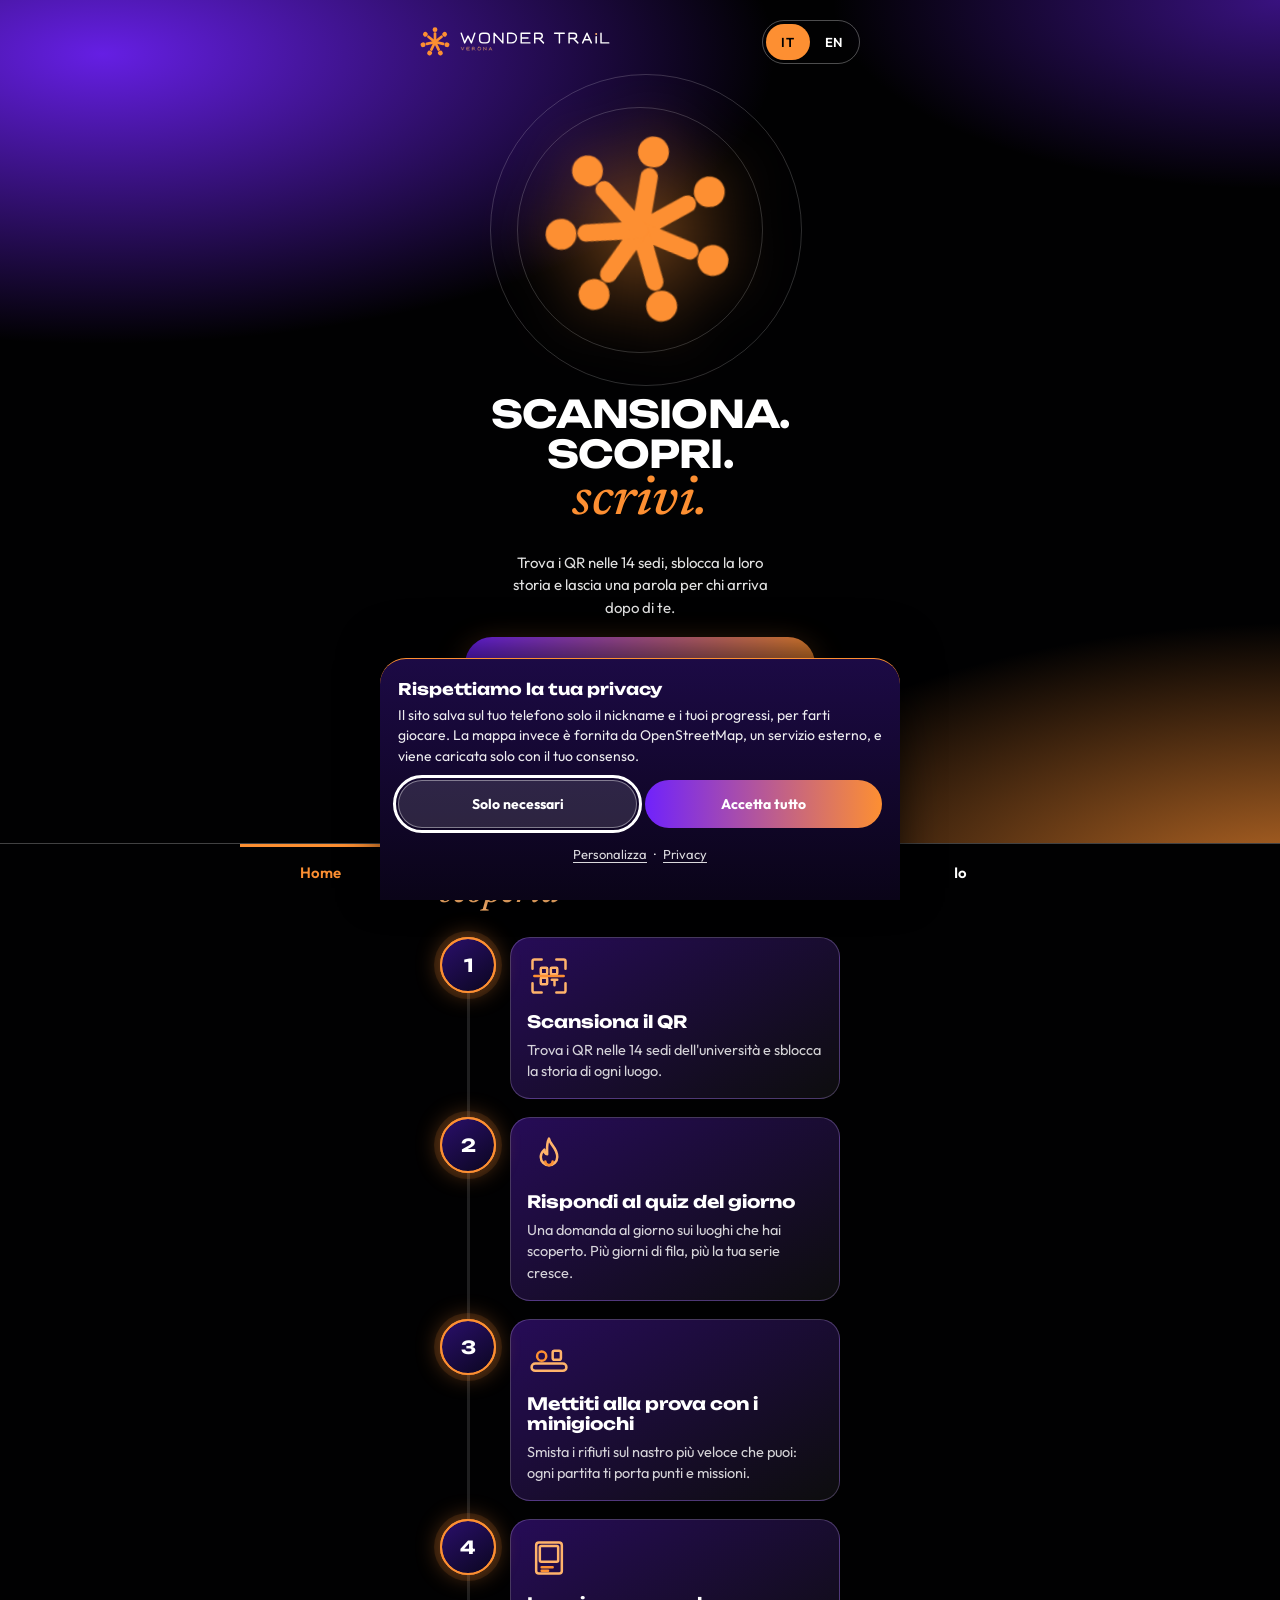
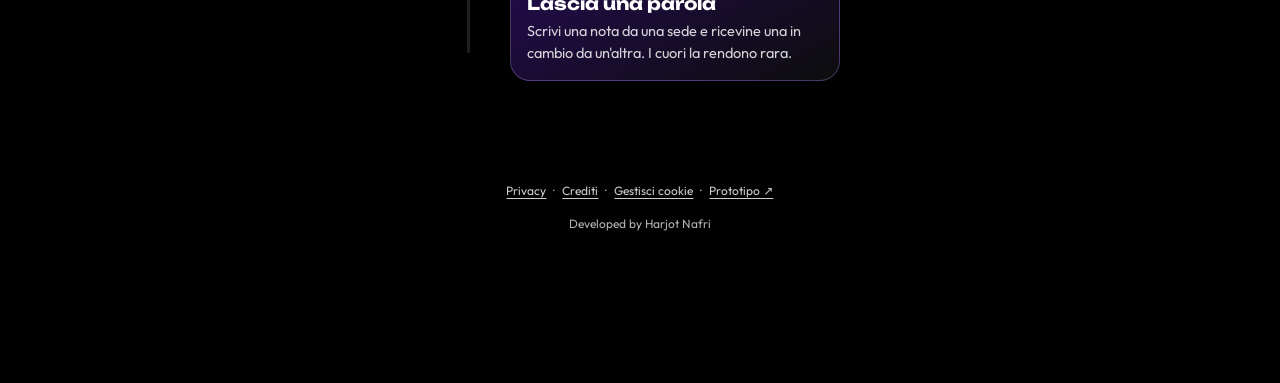
==== commit 728fd7e0: "Add files via upload" ====
--- a/index.html
+++ b/index.html
@@ -14,6 +14,7 @@
 <link rel="stylesheet" href="style.css">
 <link rel="stylesheet" href="consent.css">
 <link rel="stylesheet" href="steps.css">
+<link rel="stylesheet" href="percorso.css">
 <script src="i18n-en.js"></script>
 <script src="i18n.js"></script>
 </head>
@@ -129,7 +130,9 @@
 <script src="app.js" defer></script>
 <script src="rifiuti.js" defer></script>
 <script src="gioca.js" defer></script>
+<script src="traduzioni.js" defer></script>
 <script src="carte.js" defer></script>
+<script src="percorso.js" defer></script>
 <script src="parole.js" defer></script>
 <script src="io.js" defer></script>
 <script src="aura.js"></script>
--- a/percorso.css
+++ b/percorso.css
@@ -0,0 +1,57 @@
+/* Percorso dopo il QR: scrivi, ricevi, gioca, sblocca. */
+.pc{position:fixed;inset:0;z-index:1900;overflow-y:auto;color:#fff;font-family:Outfit,system-ui,sans-serif;background:radial-gradient(75% 46% at 8% 6%,rgba(112,34,252,.6),transparent 70%),radial-gradient(70% 44% at 102% 100%,rgba(253,143,50,.35),transparent 70%),#010102;opacity:0;transition:opacity .3s}
+.pc.in{opacity:1}
+.pc-in{max-width:520px;margin:0 auto;padding:22px 20px calc(30px + env(safe-area-inset-bottom));min-height:100%;display:flex;flex-direction:column;gap:14px}
+.pc-dots{display:flex;gap:6px;justify-content:center}
+.pc-dots i{width:26px;height:5px;border-radius:5px;background:rgba(255,255,255,.2)}
+.pc-dots i.on{background:#FD8F32}.pc-dots i.done{background:#7022FC}
+.pc-tag{font:700 12px Unbounded,sans-serif;letter-spacing:.14em;color:#FFB36B;text-transform:uppercase;margin:6px 0 0}
+.pc h2{margin:0;font:800 clamp(24px,7vw,31px)/1.1 Unbounded,sans-serif;letter-spacing:-.03em}
+.pc p{margin:0;line-height:1.45;color:rgba(255,255,255,.82)}
+.pc textarea{width:100%;box-sizing:border-box;min-height:150px;resize:vertical;border-radius:18px;border:1.5px solid rgba(201,168,255,.5);background:rgba(255,255,255,.07);color:#fff;padding:14px;font:500 19px/1.35 Newsreader,Georgia,serif;font-style:italic}
+.pc textarea:focus-visible{outline:3px solid #FD8F32;outline-offset:2px}
+.pc-cnt{font-size:13px;text-align:right;color:rgba(255,255,255,.6)}
+.pc-chk{display:flex;gap:10px;align-items:center;font-size:15px}
+.pc-chk input{width:22px;height:22px;accent-color:#FD8F32}
+.pc-err{color:#FFB36B;font-size:14px;min-height:18px}
+.pc-btn{border:0;border-radius:99px;padding:15px 28px;font:700 16px Outfit,sans-serif;background:#fff;color:#010102;cursor:pointer;min-height:48px}
+.pc-btn.o{background:#FD8F32}
+.pc-btn:disabled{opacity:.5}
+.pc-btn:focus-visible,.pc-skip:focus-visible,.pc-opt:focus-visible{outline:3px solid #FD8F32;outline-offset:3px}
+.pc-skip{background:none;border:0;color:#C9A8FF;font:600 15px Outfit,sans-serif;text-decoration:underline;cursor:pointer;min-height:44px}
+.pc-row{display:flex;gap:10px;align-items:center;justify-content:space-between;flex-wrap:wrap;margin-top:auto;padding-top:8px}
+.pc-opts{display:grid;gap:10px}
+.pc-opts.g2{grid-template-columns:1fr 1fr}
+.pc-opt{border:1.5px solid rgba(201,168,255,.55);background:rgba(255,255,255,.06);color:#fff;border-radius:16px;padding:14px;font:600 16px Outfit,sans-serif;text-align:left;cursor:pointer;min-height:52px}
+.pc-opt.ok{background:#7022FC;border-color:#C9A8FF}
+.pc-opt.ko{opacity:.45}
+.pc-fb{font-size:15px;min-height:22px}
+.pc-item{font:800 24px/1.15 Unbounded,sans-serif;text-align:center;padding:22px 10px;border-radius:20px;background:rgba(255,255,255,.08)}
+/* animazione invio: aeroplanino di carta */
+.pc-send{position:absolute;inset:0;display:grid;place-items:center;pointer-events:none;overflow:hidden}
+.pc-plane{width:84px;height:84px;filter:drop-shadow(0 0 18px #FD8F32);animation:pcfly 1.5s cubic-bezier(.5,0,.7,.3) forwards}
+@keyframes pcfly{0%{transform:translate(0,120px) rotate(-10deg) scale(.6);opacity:0}15%{opacity:1}100%{transform:translate(70vw,-80vh) rotate(25deg) scale(1.1);opacity:0}}
+/* animazione ricezione: busta che arriva e si apre */
+.pc-env{position:relative;width:200px;height:140px;margin:30px auto 10px;animation:pcdrop .9s cubic-bezier(.2,.9,.3,1) both}
+.pc-env b{position:absolute;inset:0;border-radius:12px;background:linear-gradient(135deg,#7022FC,#4a14b8);box-shadow:0 14px 40px rgba(112,34,252,.55)}
+.pc-env i{position:absolute;left:0;right:0;top:0;height:78px;background:#FD8F32;clip-path:polygon(0 0,100% 0,50% 100%);transform-origin:top;animation:pcflap .7s .9s ease-in forwards;border-radius:12px 12px 0 0}
+.pc-env u{position:absolute;left:14%;right:14%;top:14%;height:70%;background:#fff;border-radius:6px;opacity:0;animation:pcpap .6s 1.3s ease-out forwards}
+@keyframes pcdrop{from{transform:translateY(-90vh) rotate(-14deg);opacity:0}to{transform:none;opacity:1}}
+@keyframes pcflap{to{transform:rotateX(180deg)}}
+@keyframes pcpap{from{opacity:0;transform:translateY(0)}to{opacity:1;transform:translateY(-34px)}}
+.pc-env.gone{display:none}
+.pc-card{animation:pcup .6s cubic-bezier(.2,.9,.3,1) both}
+@keyframes pcup{from{opacity:0;transform:translateY(40px) scale(.94)}to{opacity:1;transform:none}}
+.pc-sp{display:grid;grid-template-columns:repeat(2,1fr);gap:10px}
+.pc-sp button{border:1.5px solid rgba(201,168,255,.5);background:rgba(255,255,255,.06);color:#fff;border-radius:16px;padding:0 0 8px;font:600 14px Outfit,sans-serif;cursor:pointer;overflow:hidden}
+.pc-sp button img{width:100%;height:84px;object-fit:cover;display:block;margin-bottom:6px}
+.pc-sp button[aria-pressed=true]{background:#7022FC;border-color:#FD8F32}
+.pc-code{font:800 26px Unbounded,sans-serif;letter-spacing:.04em;color:#FD8F32;text-align:center;padding:16px;border-radius:18px;background:rgba(255,255,255,.08)}
+.hc-tr{background:none;border:0;color:#7022FC;font:600 13px Outfit,sans-serif;text-decoration:underline;cursor:pointer;min-height:36px;padding:0}
+.hc-trw{text-align:center}
+.hc-save{min-height:44px;min-width:44px;border:1.5px solid rgba(1,1,2,.25);border-radius:99px;background:transparent;font-size:18px;cursor:pointer}
+.hc-save[aria-pressed=true]{background:rgba(253,143,50,.25)}
+@media (prefers-reduced-motion:reduce){.pc-plane,.pc-env,.pc-env i,.pc-env u,.pc-card{animation-duration:.01s;animation-delay:0s}}
+.pc h2:focus{outline:none}
+.pc .hc,.pc .hc p{color:#010102}
+.pc .hc .hc-tag{color:#7022FC}
